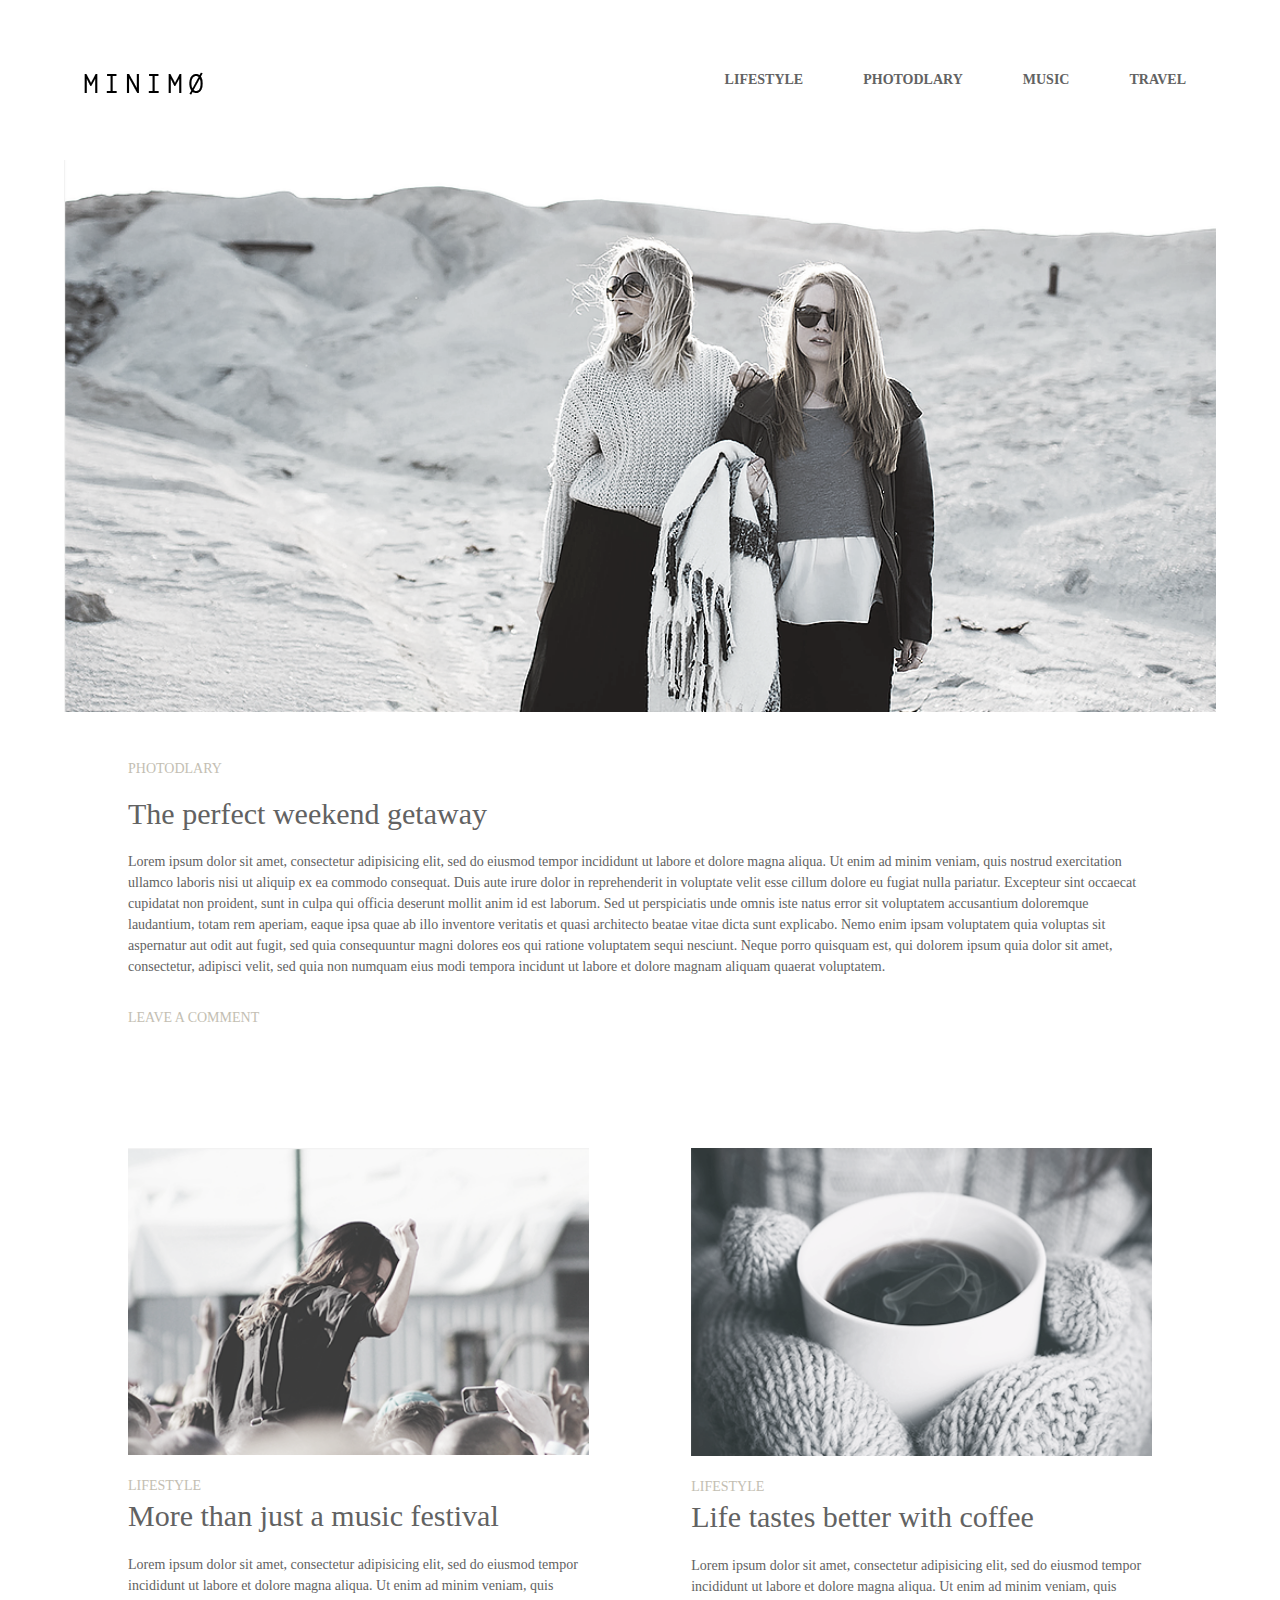
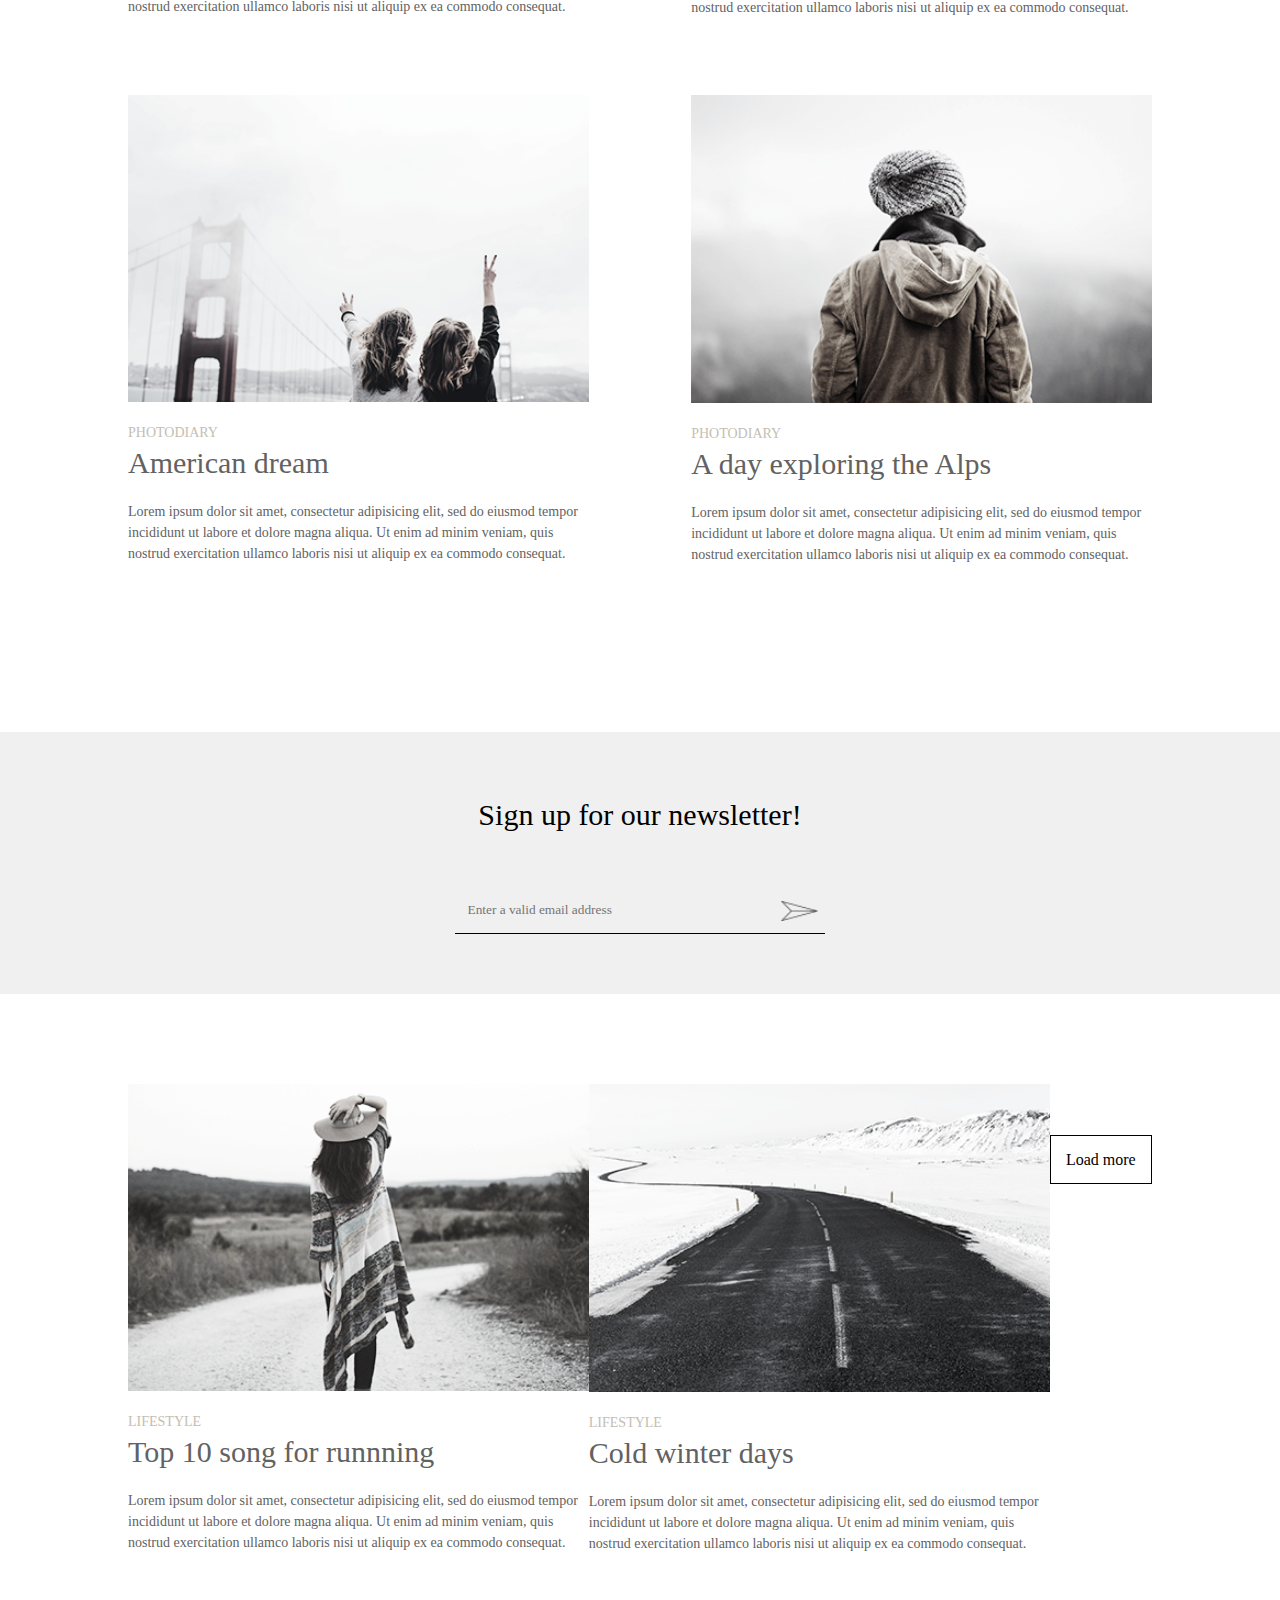
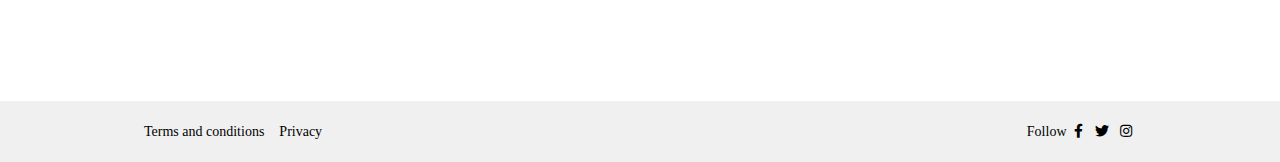
==== index.html @ 71af3186 "戻したよおおおおおおおおおおおおお" ====
<!DOCTYPE html>
<html lang="ja">

<head>
    <meta charset="UTF-8">
    <link rel="stylesheet" href="css/normalize.css">
    <link rel="stylesheet" href="css/style.css">
    <link rel="stylesheet" href="https://use.fontawesome.com/releases/v5.6.3/css/all.css">
    <meta name="viewport" content="width=device-width, initial-scale=1.0">
    <title>MINIMO</title>
</head>

<body>
    <header class="header">
        <div class="header-inner">
            <div class="header-logo">
                <a href="#">
                    <h1 class="header-ttl">
                        <img class="header-logo-img" src="img/minimo_logo.png" alt="">
                    </h1>
                </a>
            </div>
            <div class="header-menu">
                <menu>
                    <ul>
                        <li><a href="#">LIFESTYLE</a></li>
                        <li><a href="#">PHOTODLARY</a></li>
                        <li><a href="#">MUSIC</a></li>
                        <li><a href="#">TRAVEL</a></li>
                    </ul>
                </menu>
            </div>
        </div>
    </header>
    <section class="top-pic">
        <img src="img/cover_image.png" alt="">
    </section>

    <section class="photodiary">
        <div class="container">

            <h2 class="section-ttl">PHOTODLARY</h2>
            <h3 class="photodiary-ttl">The perfect weekend getaway</h3>
            <p>
                Lorem ipsum dolor sit amet, consectetur adipisicing elit,
                sed do eiusmod tempor incididunt ut labore et dolore magna aliqua.
                Ut enim ad minim veniam, quis nostrud exercitation ullamco laboris nisi ut aliquip ex ea commodo
                consequat.
                Duis aute irure dolor in reprehenderit in voluptate velit esse cillum dolore eu fugiat nulla pariatur.
                Excepteur sint occaecat cupidatat non proident, sunt in culpa qui officia deserunt mollit anim id est
                laborum.
                Sed ut perspiciatis unde omnis iste natus error sit voluptatem accusantium doloremque laudantium,
                totam rem aperiam,
                eaque ipsa quae ab illo inventore veritatis et quasi architecto beatae vitae dicta sunt explicabo.
                Nemo enim ipsam voluptatem quia voluptas sit aspernatur aut odit aut fugit, sed quia consequuntur magni
                dolores eos qui ratione voluptatem sequi nesciunt.
                Neque porro quisquam est, qui dolorem ipsum quia dolor sit amet, consectetur, adipisci velit,
                sed quia non numquam eius modi tempora incidunt ut labore et dolore magnam aliquam quaerat voluptatem.
            </p>

            <div class="link-wrapper">
                <a href="#" class="comment-link">
                    LEAVE A COMMENT
                </a>
            </div>
    </section>

    <section class="article">
        <div class="container">
            <div class="article-wrapper">
                <div class="article-content">
                    <div class="article-content-picture">
                        <img src="img/image1.png" alt="画像">
                    </div>
                    <div class="section-ttl">
                        <a href="#">LIFESTYLE</a>
                    </div>
                    <h2 class="article-content-ttl">
                        More than just a music festival
                    </h2>
                    <p class="article-content-txt">
                        Lorem ipsum dolor sit amet, consectetur adipisicing elit, sed do eiusmod tempor incididunt ut
                        labore et dolore magna aliqua. Ut enim ad minim veniam, quis nostrud exercitation ullamco
                        laboris nisi ut aliquip ex ea commodo consequat. Duis aute irure dolor in reprehenderit in
                        voluptate velit esse cillum dolore eu fugiat nulla pariatur. Excepteur sint occaecat cupidatat
                        non proident, sunt in culpa qui officia deserunt mollit anim id est laborum. Sed ut perspiciatis
                        unde omnis iste natus error sit voluptatem accusantium doloremque laudantium, totam rem aperiam,
                        eaque ipsa quae ab illo inventore veritatis et quasi architecto beatae vitae dicta sunt
                        explicabo. Nemo enim ipsam voluptatem quia voluptas sit aspernatur aut odit aut fugit, sed quia
                        consequuntur magni dolores eos qui ratione voluptatem sequi nesciunt. Neque porro quisquam est,
                        qui dolorem ipsum quia dolor sit amet, consectetur, adipisci velit, sed quia non numquam eius
                        modi tempora incidunt ut labore et dolore magnam aliquam quaerat voluptatem.
                    </p>
                </div>
                <div class="article-content">
                    <div class="article-content-picture">
                        <img src="img/image2.png" alt="画像">
                    </div>
                    <div class="section-ttl">
                        <a href="#">LIFESTYLE</a>
                    </div>
                    <h2 class="article-content-ttl">
                        Life tastes better with coffee
                    </h2>
                    <p class="article-content-txt">
                        Lorem ipsum dolor sit amet, consectetur adipisicing elit, sed do eiusmod tempor incididunt ut labore et dolore magna aliqua. Ut enim ad minim veniam, quis nostrud exercitation ullamco laboris nisi ut aliquip ex ea commodo consequat. Duis aute irure dolor in reprehenderit in voluptate velit esse cillum dolore eu fugiat nulla pariatur. Excepteur sint occaecat cupidatat non proident, sunt in culpa qui officia deserunt mollit anim id est laborum. Sed ut perspiciatis unde omnis iste natus error sit voluptatem accusantium doloremque laudantium, totam rem aperiam, eaque ipsa quae ab illo inventore veritatis et quasi architecto beatae vitae dicta sunt explicabo. Nemo enim ipsam voluptatem quia voluptas sit aspernatur aut odit aut fugit, sed quia consequuntur magni dolores eos qui ratione voluptatem sequi nesciunt. Neque porro quisquam est, qui dolorem ipsum quia dolor sit amet, consectetur, adipisci velit, sed quia non numquam eius modi tempora incidunt ut labore et dolore magnam aliquam quaerat voluptatem.
                    </p>
                </div>
                <div class="article-content">
                    <div class="article-content-picture">
                        <img src="img/image3.png" alt="画像">
                    </div>
                    <div class="section-ttl">
                        <a href="#">PHOTODIARY</a>
                    </div>
                    <h2 class="article-content-ttl">
                        American dream
                    </h2>
                    <p class="article-content-txt">
                        Lorem ipsum dolor sit amet, consectetur adipisicing elit, sed do eiusmod tempor incididunt ut
                        labore et dolore magna aliqua. Ut enim ad minim veniam, quis nostrud exercitation ullamco
                        laboris nisi ut aliquip ex ea commodo consequat. Duis aute irure dolor in reprehenderit in
                        voluptate velit esse cillum dolore eu fugiat nulla pariatur. Excepteur sint occaecat cupidatat
                        non proident, sunt in culpa qui officia deserunt mollit anim id est laborum. Sed ut perspiciatis
                        unde omnis iste natus error sit voluptatem accusantium doloremque laudantium, totam rem aperiam,
                        eaque ipsa quae ab illo inventore veritatis et quasi architecto beatae vitae dicta sunt
                        explicabo. Nemo enim ipsam voluptatem quia voluptas sit aspernatur aut odit aut fugit, sed quia
                        consequuntur magni dolores eos qui ratione voluptatem sequi nesciunt. Neque porro quisquam est,
                        qui dolorem ipsum quia dolor sit amet, consectetur, adipisci velit, sed quia non numquam eius
                        modi tempora incidunt ut labore et dolore magnam aliquam quaerat voluptatem.
                    </p>
                </div>
                <div class="article-content">
                    <div class="article-content-picture">
                        <img src="img/image4.png" alt="画像">
                    </div>
                    <div class="section-ttl">
                        <a href="#">PHOTODIARY</a>
                    </div>
                    <h2 class="article-content-ttl">
                        A day exploring the Alps                    </h2>
                    <p class="article-content-txt">
                        Lorem ipsum dolor sit amet, consectetur adipisicing elit, sed do eiusmod tempor incididunt ut labore et dolore magna aliqua. Ut enim ad minim veniam, quis nostrud exercitation ullamco laboris nisi ut aliquip ex ea commodo consequat. Duis aute irure dolor in reprehenderit in voluptate velit esse cillum dolore eu fugiat nulla pariatur. Excepteur sint occaecat cupidatat non proident, sunt in culpa qui officia deserunt mollit anim id est laborum. Sed ut perspiciatis unde omnis iste natus error sit voluptatem accusantium doloremque laudantium, totam rem aperiam, eaque ipsa quae ab illo inventore veritatis et quasi architecto beatae vitae dicta sunt explicabo. Nemo enim ipsam voluptatem quia voluptas sit aspernatur aut odit aut fugit, sed quia consequuntur magni dolores eos qui ratione voluptatem sequi nesciunt. Neque porro quisquam est, qui dolorem ipsum quia dolor sit amet, consectetur, adipisci velit, sed quia non numquam eius modi tempora incidunt ut labore et dolore magnam aliquam quaerat voluptatem.
                    </p>
                </div>
            </div>
        </div>

        <form class="signup" action="#">
            <p class="signup-mes">Sign up for our newsletter!</p>
            <div class="signup-content">
                <input class="signup-email" type="text" placeholder="Enter a valid email address">
                <a href="#"><img src="img/send-icon.png" alt=""></a>
            </div>
        </form>

        <div class="container">
            <div class="article-wrapper">

                <div class="article-content">
                    <div class="article-content-picture">
                        <img src="img/image5.png" alt="画像">
                    </div>
                    <div class="section-ttl">
                        <a href="#">LIFESTYLE</a>
                    </div>
                    <h2 class="article-content-ttl">
                        Top 10 song for runnning
                    </h2>
                    <p class="article-content-txt">
                        Lorem ipsum dolor sit amet, consectetur adipisicing elit, sed do eiusmod tempor incididunt ut
                        labore et dolore magna aliqua. Ut enim ad minim veniam, quis nostrud exercitation ullamco
                        laboris nisi ut aliquip ex ea commodo consequat. Duis aute irure dolor in reprehenderit in
                        voluptate velit esse cillum dolore eu fugiat nulla pariatur. Excepteur sint occaecat cupidatat
                        non proident, sunt in culpa qui officia deserunt mollit anim id est laborum. Sed ut perspiciatis
                        unde omnis iste natus error sit voluptatem accusantium doloremque laudantium, totam rem aperiam,
                        eaque ipsa quae ab illo inventore veritatis et quasi architecto beatae vitae dicta sunt
                        explicabo. Nemo enim ipsam voluptatem quia voluptas sit aspernatur aut odit aut fugit, sed quia
                        consequuntur magni dolores eos qui ratione voluptatem sequi nesciunt. Neque porro quisquam est,
                        qui dolorem ipsum quia dolor sit amet, consectetur, adipisci velit, sed quia non numquam eius
                        modi tempora incidunt ut labore et dolore magnam aliquam quaerat voluptatem.
                    </p>
                </div>
                <div class="article-content">
                    <div class="article-content-picture">
                        <img src="img/image6.png" alt="画像">
                    </div>
                    <div class="section-ttl">
                        <a href="#">LIFESTYLE</a>
                    </div>
                    <h2 class="article-content-ttl">
                        Cold winter days
                    </h2>
                    <p class="article-content-txt">
                        Lorem ipsum dolor sit amet, consectetur adipisicing elit, sed do eiusmod tempor incididunt ut
                        labore et dolore magna aliqua. Ut enim ad minim veniam, quis nostrud exercitation ullamco
                        laboris nisi ut aliquip ex ea commodo consequat. Duis aute irure dolor in reprehenderit in
                        voluptate velit esse cillum dolore eu fugiat nulla pariatur. Excepteur sint occaecat cupidatat
                        non proident, sunt in culpa qui officia deserunt mollit anim id est laborum. Sed ut perspiciatis
                        unde omnis iste natus error sit voluptatem accusantium doloremque laudantium, totam rem aperiam,
                        eaque ipsa quae ab illo inventore veritatis et quasi architecto beatae vitae dicta sunt
                        explicabo. Nemo enim ipsam voluptatem quia voluptas sit aspernatur aut odit aut fugit, sed quia
                        consequuntur magni dolores eos qui ratione voluptatem sequi nesciunt. Neque porro quisquam est,
                        qui dolorem ipsum quia dolor sit amet, consectetur, adipisci velit, sed quia non numquam eius
                        modi tempora incidunt ut labore et dolore magnam aliquam quaerat voluptatem.
                    </p>
                </div>

                <div class="btn-wrapper">
                    <a class="btn btn-more" href="#">Load more</a>
                </div>
            </div>
        </div>
    </section>

    <footer class="footer">
        <div class="footer-inner">
            <div class="footer-menu">
                <ul>
                    <li><a href="#">Terms and conditions</a></li>
                    <li><a href="#">Privacy</a></li>
                </ul>
            </div>
            <div class="sns-wrapper">
                Follow
                <i class="icon fab fa-facebook-f"></i>
                <i class="icon fab fa-twitter"></i>
                <i class="icon fab fa-instagram"></i>
            </div>
        </div>
    </footer>

</body>

</html>
---- css/style.css ----
body {
  line-height: 1.5;
  font-family: "Playfair Display";
  font-size: 14px;
  color: #626262;
}

@media screen and (max-width: 768px) {
  body {
    font-size: 15px;
  }
}

@media screen and (max-width: 576px) {
  body {
    fontsize: 13px;
  }
}

a {
  text-decoration: none;
  color: #626262;
}

a :hover {
  opacity: 0.7;
}

.container {
  width: 80%;
  max-width: 1080px;
  margin: auto;
}

@media screen and (max-width: 768px) {
  .container {
    width: 90%;
  }
}

@media screen and (max-width: 576px) {
  .container {
    width: 95%;
  }
}

.sub-text, .section-ttl, .shere-wrapper, .article .section-ttl a, .comments-num, .toppost-lists .comment-num {
  color: #c3beb2;
  font-family: "NotoSansCJKjp";
  font-size: 14px;
  line-height: 1.0;
}

.large-text {
  color: #626262;
  font-size: 30px;
}

.clear::after {
  content: "";
  clear: both;
  display: block;
}

.link-wrapper {
  margin: 30px 0;
}

.comment-link {
  color: #c3beb2;
  font-family: "NotoSansCJKjp";
  font-size: 14px;
  line-height: 1.0;
  margin-top: 50px;
}

.btn {
  color: #000;
  font-size: 16px;
  line-height: 2;
  padding: 15px;
  border: 1px solid #000;
}

.icon {
  padding: 0 4px;
  color: #b4ad9e;
}

.flex-wrapper, .flex-wrapper-nowrap {
  display: flex;
  flex-wrap: wrap;
  justify-content: space-between;
}

.flex-wrapper .photodiary, .flex-wrapper-nowrap .photodiary {
  width: -webkit-calc(100% - 300px);
  width: calc(100% - 300px);
}

.flex-wrapper-nowrap {
  flex-wrap: nowrap;
}

.itaric-wrapper {
  padding: 20px 15px;
}

.btn-contact {
  margin: auto;
  padding: 17px 81px;
  background-color: #f0f0f0;
}

.section-ttl {
  margin-top: 50px;
}

.mb-60 {
  margin-bottom: 60px;
}

.ta-l {
  text-align-last: left;
}

.theme-color-txt {
  color: #f0f0f0;
}

.sub-color-txt {
  color: #30d0ed;
}

.header {
  width: 100%;
  background-color: white;
}

.header-inner {
  height: 160px;
  width: 90%;
  margin: 0 auto;
  display: flex;
  flex: wrap;
  justify-content: space-between;
  align-items: center;
}

.header-inner .header-logo .header-ttl {
  color: #f0f0f0;
  font-weight: bold;
  font-size: 36px;
  line-height: 60px;
  padding-left: 20px;
}

.header-inner .header-menu {
  margin-left: auto;
}

.header-inner ul {
  display: flex;
  justify-content: space-between;
}

.header-inner ul li {
  line-height: 50px;
}

.header-inner ul li :hover {
  background-color: #706f6f;
  color: #c3beb2;
  opacity: 0.7;
}

.header-inner ul li a {
  color: #626262;
  height: 100%;
  font-size: 14px;
  font-weight: bold;
  line-height: 2;
  padding: 29px 30px;
}

.top-pic {
  width: 90%;
  margin: auto;
  max-width: 1300px;
}

.top-pic img {
  width: 100%;
}

@media screen and (max-width: 768px) {
  .top-pic {
    width: 100%;
  }
}

.photodiary {
  margin-top: 30px;
}

.photodiary-ttl {
  margin: 15px 0;
  font-size: 30px;
}

.shere-wrapper {
  margin: 10px 0;
  text-align: right;
  font-size: 14px;
}

.shere-wrapper i {
  font-size: 16px;
}

.article {
  margin-top: 120px;
}

.article-wrapper {
  display: flex;
  justify-content: space-between;
  flex-wrap: wrap;
}

.article-content {
  margin-bottom: 80px;
  width: 45%;
}

.article-content-ttl {
  font-size: 30px;
  line-height: 1.2;
  margin-top: 5px;
  margin-bottom: 20px;
}

.article-content-txt {
  overflow: hidden;
  height: 60px;
}

@media screen and (max-width: 768px) {
  .article-content {
    width: 48%;
  }
  .article-content-ttl {
    font-size: 24px;
  }
}

@media screen and (max-width: 576px) {
  .article-content {
    width: 100%;
  }
  .article-content-ttl {
    font-size: 20px;
  }
}

.article .section-ttl {
  margin-top: 24px;
}

.article .btn-wrapper {
  margin: 60px auto;
}

.signup {
  background-color: #f0f0f0;
  padding: 60px 0;
  text-align: center;
  margin: 90px 0;
}

.signup-mes {
  font-size: 30px;
  color: #000;
  padding-bottom: 50px;
}

.signup-content {
  border-bottom: 1px solid #000;
  width: 370px;
  margin: auto;
}

.signup-email {
  font-family: "Playfair Display";
  background: none;
  border: none;
  padding: 15px 5px;
  width: 85%;
}

.signup img {
  width: 10%;
}

@media screen and (max-width: 576px) {
  .signup-mes {
    font-size: 30px;
    color: #000;
    padding-bottom: 50px;
  }
  .signup-content {
    width: 90%;
    margin: auto;
  }
}

.recommend {
  background-color: #f0f0f0;
  margin-top: 40px;
  padding: 60px 0px;
}

.recommend .section-ttl {
  margin-top: 0;
  margin-bottom: 26px;
}

.recommend-content {
  width: 30%;
}

.recommend-content h3 {
  font-size: 20px;
}

.map {
  margin-top: 180px;
  margin-bottom: 240px;
}

.comment {
  margin-top: 40px;
}

.comments-num {
  margin-bottom: 25px;
}

.comment-wrapper {
  margin: 25px 0px;
  display: flex;
  justify-content: space-between;
  flex-wrap: nowrap;
}

.comment-userpic {
  width: 100px;
}

.comment-userpic .user-icon {
  width: 72px;
  height: 72px;
  line-height: 72px;
  font-size: 38px;
  font-family: Ubuntu;
  text-align: center;
  color: white;
  border-radius: 36px;
  background-color: #ededea;
}

.comment-userpic .user-icon-green {
  background-color: #cae5e0;
}

.comment-content {
  width: -webkit-calc(100% - 100px);
  width: calc(100% - 100px);
}

.comment-content .user-name {
  font-weight: bold;
  font-size: 14px;
  margin-bottom: 10px;
}

.comment-content-txt {
  line-height: 1.5;
  min-height: 30px;
  padding-bottom: 10px;
}

.comment-post {
  width: 100%;
  height: 74px;
  border-radius: 5px;
  line-height: 74px;
  padding-left: 20px;
  border: 1px solid #706f6f;
}

.side {
  margin-top: 60px;
  width: 260px;
}

.about-ttl {
  margin: 15px 0;
  font-size: 24px;
}

.about-txt {
  font-size: 12px;
  height: 50px;
  overflow: hidden;
  margin-bottom: 20px;
}

.about .shere-wrapper {
  text-align-last: left;
}

.toppost {
  margin-top: 40px;
}

.toppost-lists {
  list-style: disc;
  list-style-position: inside;
  font-size: 16px;
}

.toppost-lists-content {
  margin: 13px 0;
}

.toppost-lists .comment-num {
  font-size: 12px;
  margin-top: 5px;
}

.ad {
  margin-top: 50px;
}

.footer {
  background-color: #f0f0f0;
  color: #000;
  margin-top: 70px;
  padding: 20px;
  font-size: 14px;
}

.footer-inner {
  display: flex;
  justify-content: space-between;
  margin: auto;
  width: 80%;
}

.footer a {
  color: #000;
}

.footer .icon {
  color: #000;
}

.footer-menu {
  width: 350px;
}

.footer-menu ul {
  display: flex;
  justify-content: start;
}

.footer-menu ul li {
  font-size: 14px;
  margin-right: 15px;
}

.footer-menu ul li:last-child {
  border-right: none;
}
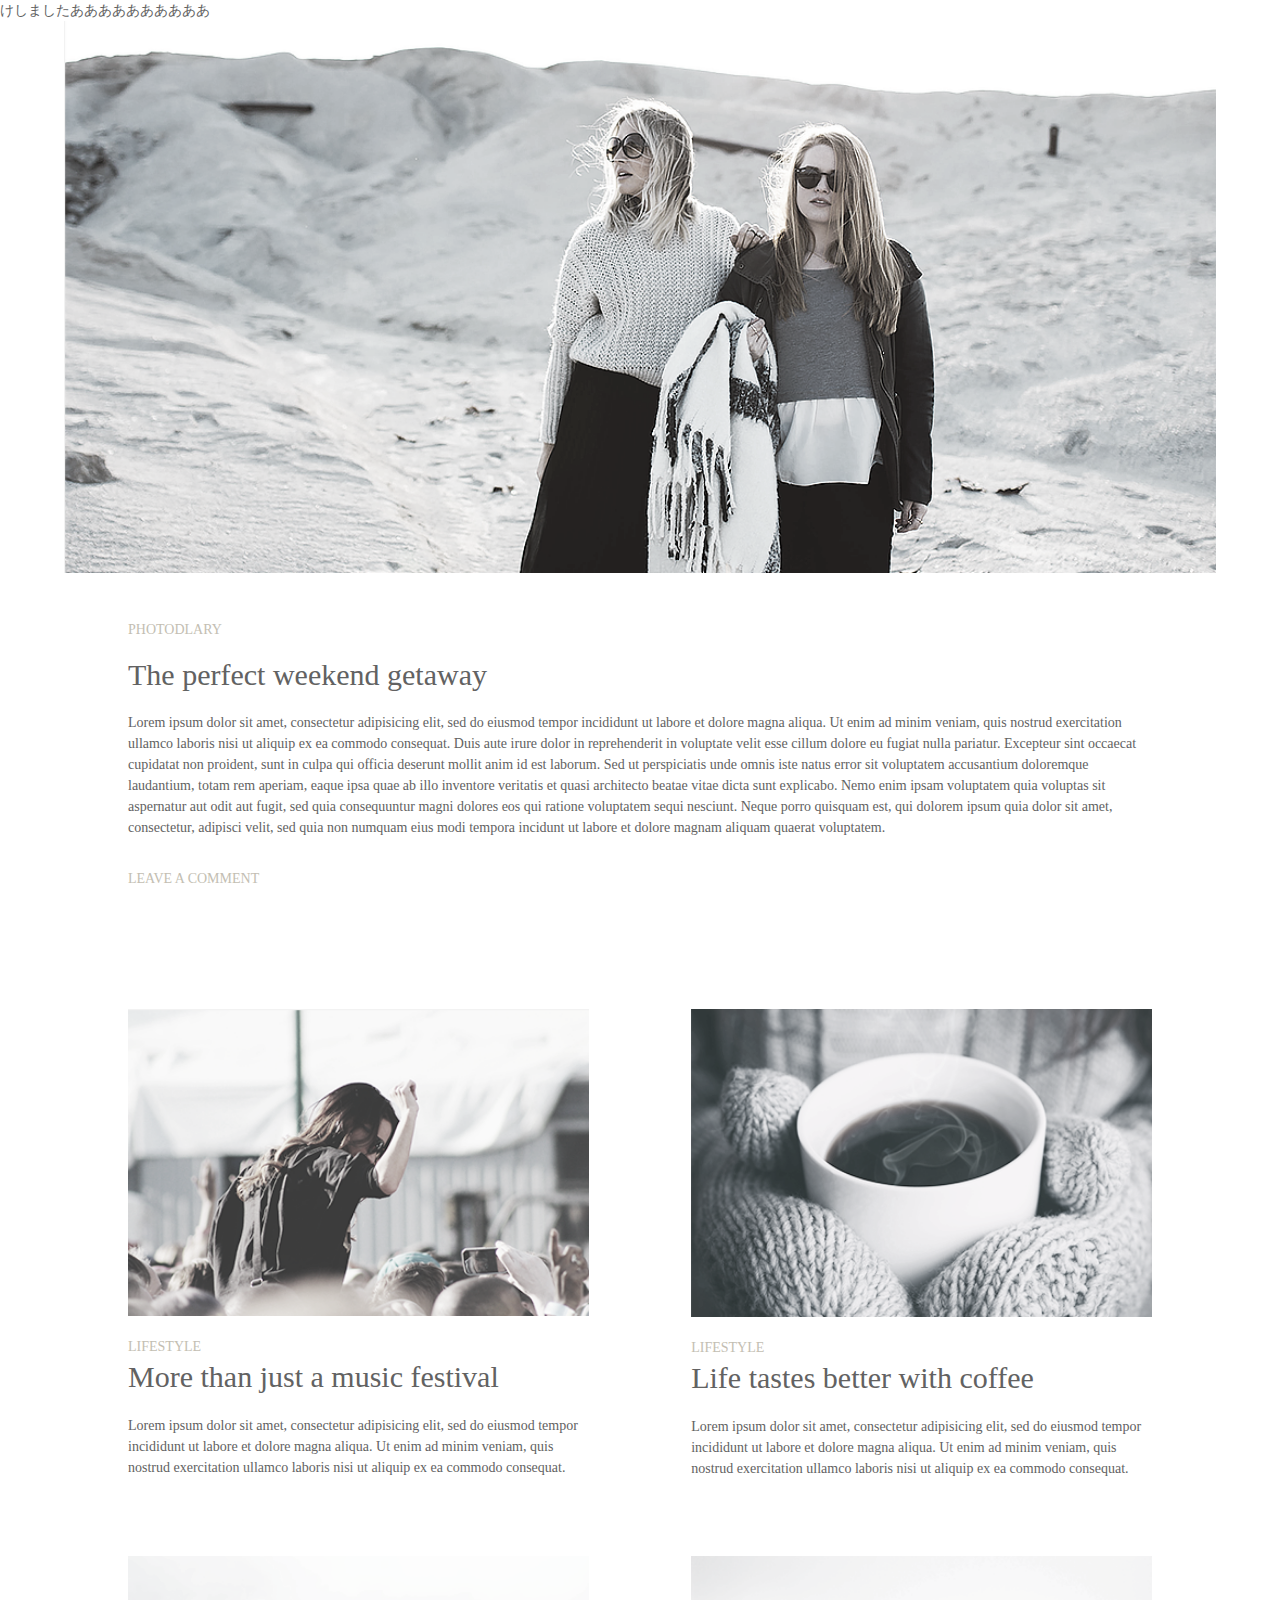
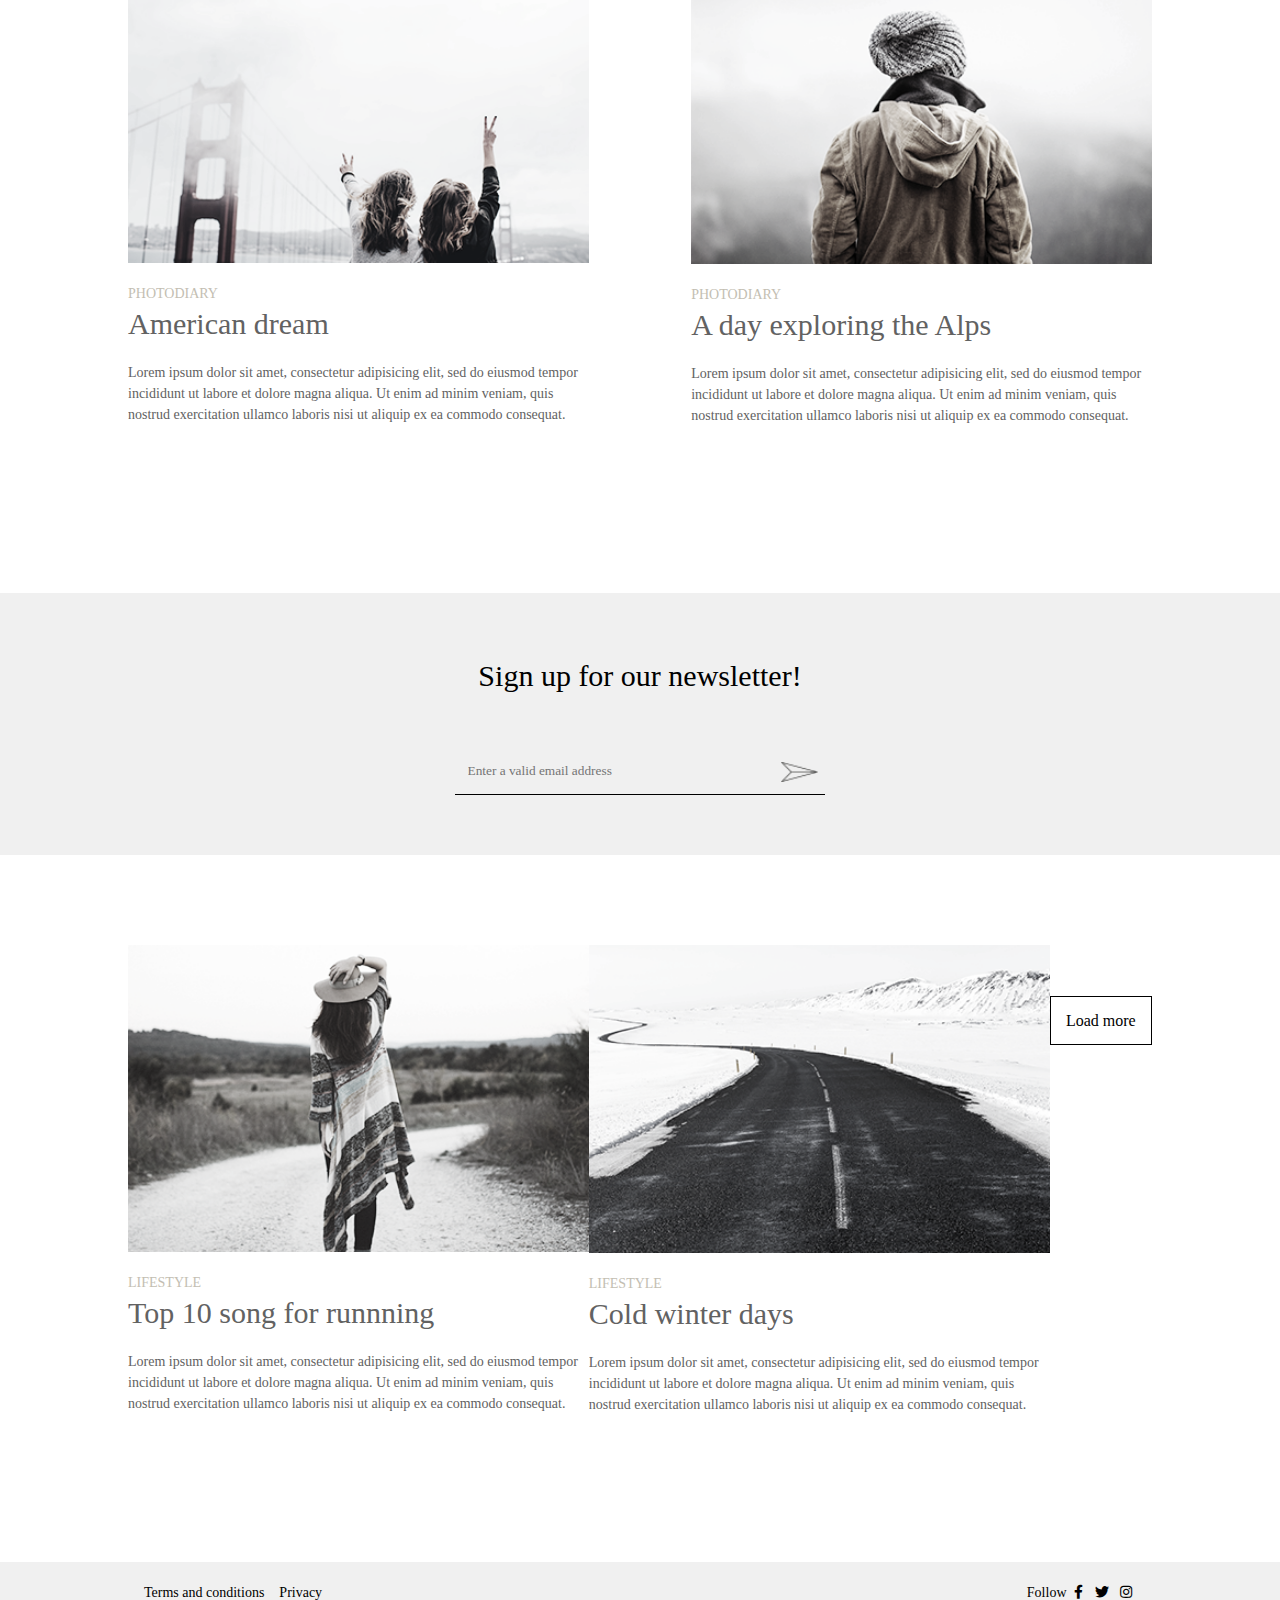
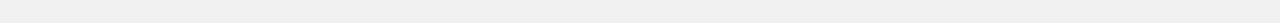
==== commit 9aee7f2a: "ファイル送り直し" ====
--- a/index.html
+++ b/index.html
@@ -12,25 +12,7 @@
 
 <body>
     <header class="header">
-        <div class="header-inner">
-            <div class="header-logo">
-                <a href="#">
-                    <h1 class="header-ttl">
-                        <img class="header-logo-img" src="img/minimo_logo.png" alt="">
-                    </h1>
-                </a>
-            </div>
-            <div class="header-menu">
-                <menu>
-                    <ul>
-                        <li><a href="#">LIFESTYLE</a></li>
-                        <li><a href="#">PHOTODLARY</a></li>
-                        <li><a href="#">MUSIC</a></li>
-                        <li><a href="#">TRAVEL</a></li>
-                    </ul>
-                </menu>
-            </div>
-        </div>
+<div>けしましたああああああああああ</div>
     </header>
     <section class="top-pic">
         <img src="img/cover_image.png" alt="">
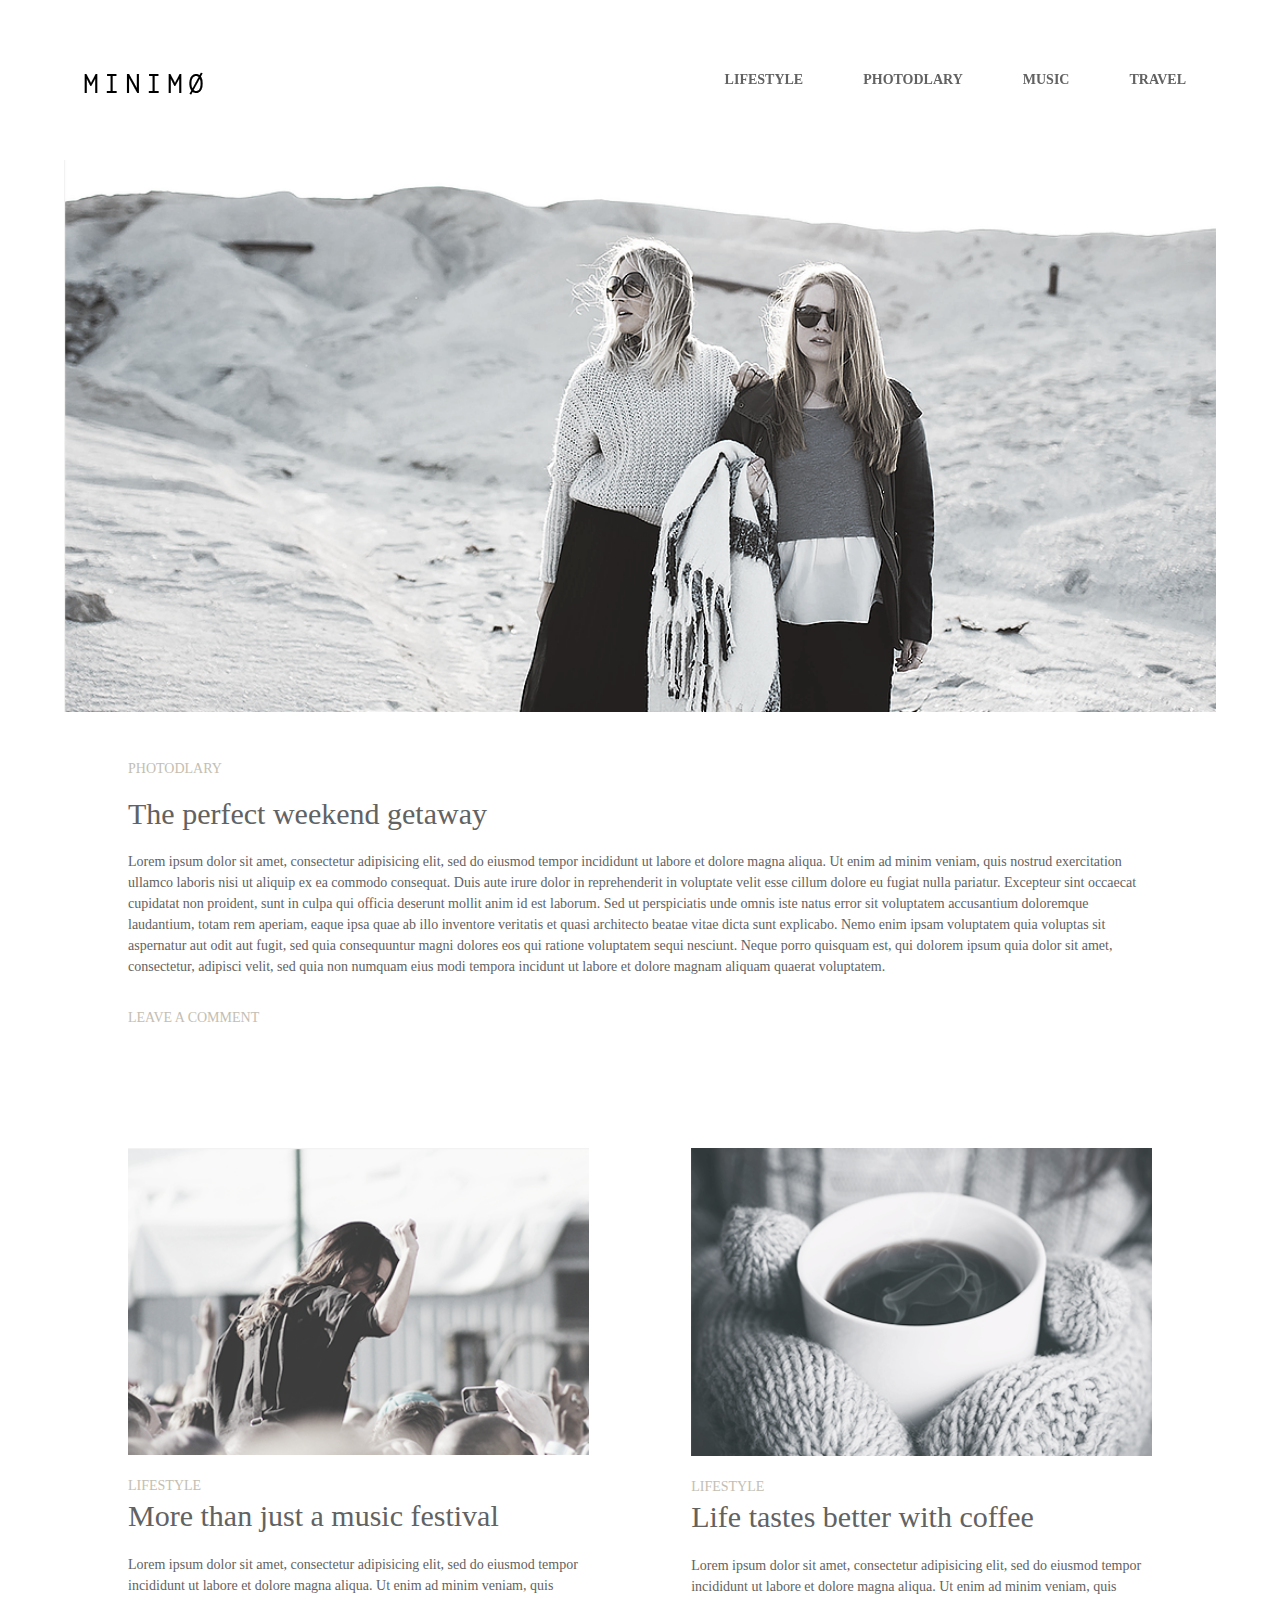
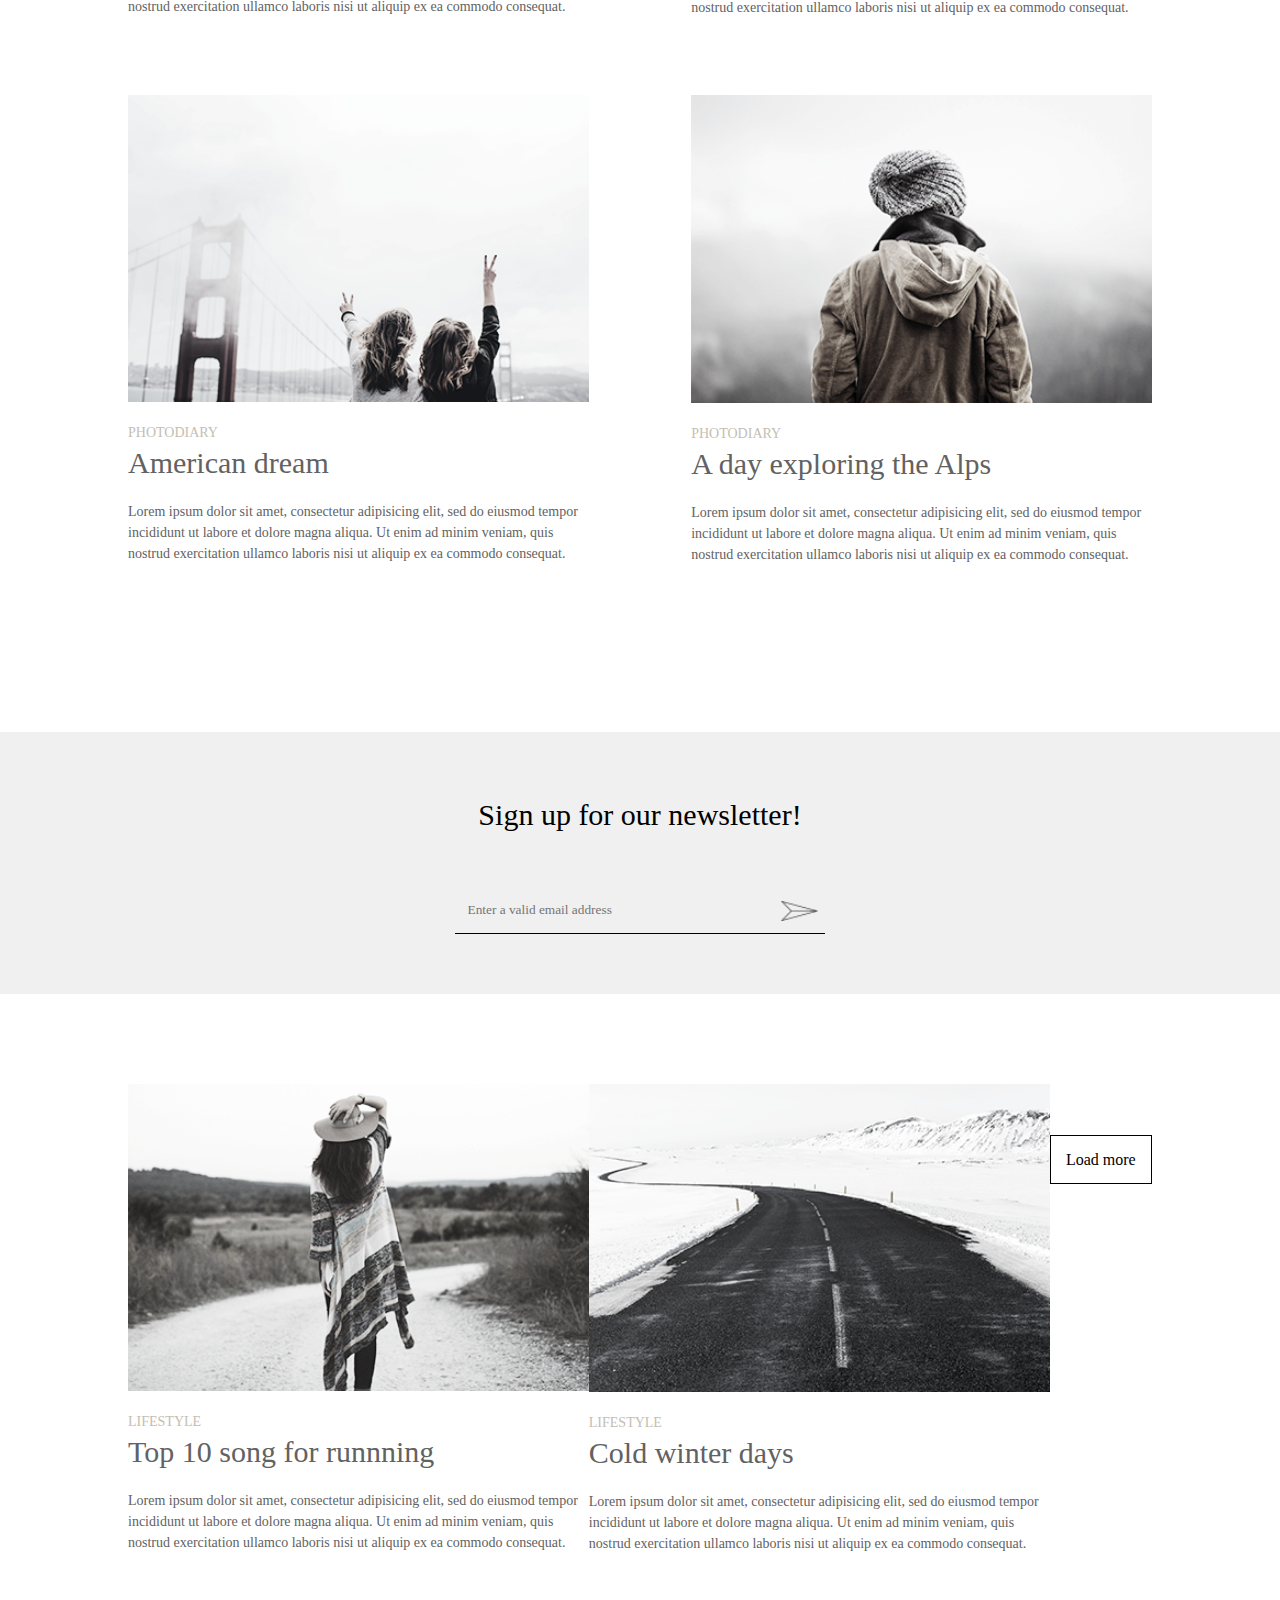
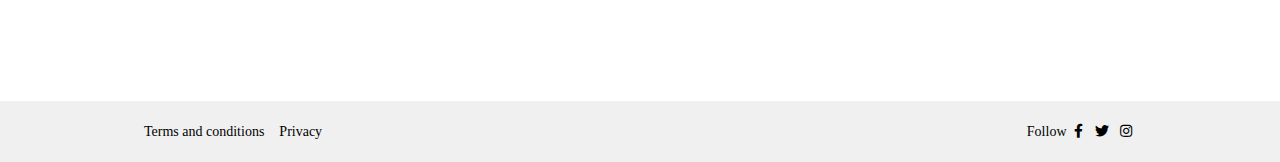
==== commit bb3abea4: "sagyoutyuu" ====
--- a/index.html
+++ b/index.html
@@ -11,207 +11,303 @@
 </head>
 
 <body>
-    <header class="header">
-<div>けしましたああああああああああ</div>
-    </header>
-    <section class="top-pic">
-        <img src="img/cover_image.png" alt="">
-    </section>
-
-    <section class="photodiary">
-        <div class="container">
-
-            <h2 class="section-ttl">PHOTODLARY</h2>
-            <h3 class="photodiary-ttl">The perfect weekend getaway</h3>
-            <p>
-                Lorem ipsum dolor sit amet, consectetur adipisicing elit,
-                sed do eiusmod tempor incididunt ut labore et dolore magna aliqua.
-                Ut enim ad minim veniam, quis nostrud exercitation ullamco laboris nisi ut aliquip ex ea commodo
-                consequat.
-                Duis aute irure dolor in reprehenderit in voluptate velit esse cillum dolore eu fugiat nulla pariatur.
-                Excepteur sint occaecat cupidatat non proident, sunt in culpa qui officia deserunt mollit anim id est
-                laborum.
-                Sed ut perspiciatis unde omnis iste natus error sit voluptatem accusantium doloremque laudantium,
-                totam rem aperiam,
-                eaque ipsa quae ab illo inventore veritatis et quasi architecto beatae vitae dicta sunt explicabo.
-                Nemo enim ipsam voluptatem quia voluptas sit aspernatur aut odit aut fugit, sed quia consequuntur magni
-                dolores eos qui ratione voluptatem sequi nesciunt.
-                Neque porro quisquam est, qui dolorem ipsum quia dolor sit amet, consectetur, adipisci velit,
-                sed quia non numquam eius modi tempora incidunt ut labore et dolore magnam aliquam quaerat voluptatem.
-            </p>
-
-            <div class="link-wrapper">
-                <a href="#" class="comment-link">
-                    LEAVE A COMMENT
-                </a>
+    <div class="wrapper">
+        <header class="header">
+            <div class="header-inner">
+                <div class="header-logo">
+                    <a href="#">
+                        <h1 class="header-ttl">
+                            <img class="header-logo-img" src="img/minimo_logo.png" alt="">
+                        </h1>
+                    </a>
+                </div>
+                <div class="header-menu">
+                    <menu class="pc">
+                        <ul>
+                            <li><a href="#">LIFESTYLE</a></li>
+                            <li><a href="#">PHOTODLARY</a></li>
+                            <li><a href="#">MUSIC</a></li>
+                            <li><a href="#">TRAVEL</a></li>
+                        </ul>
+                    </menu>
+                    <a href="#" id="headder_toggle" class="header_toggle">
+                        <div class="line"></div>
+                    </a>
+                </div>
             </div>
-    </section>
-
-    <section class="article">
-        <div class="container">
-            <div class="article-wrapper">
-                <div class="article-content">
-                    <div class="article-content-picture">
-                        <img src="img/image1.png" alt="画像">
-                    </div>
-                    <div class="section-ttl">
-                        <a href="#">LIFESTYLE</a>
-                    </div>
-                    <h2 class="article-content-ttl">
-                        More than just a music festival
-                    </h2>
-                    <p class="article-content-txt">
-                        Lorem ipsum dolor sit amet, consectetur adipisicing elit, sed do eiusmod tempor incididunt ut
-                        labore et dolore magna aliqua. Ut enim ad minim veniam, quis nostrud exercitation ullamco
-                        laboris nisi ut aliquip ex ea commodo consequat. Duis aute irure dolor in reprehenderit in
-                        voluptate velit esse cillum dolore eu fugiat nulla pariatur. Excepteur sint occaecat cupidatat
-                        non proident, sunt in culpa qui officia deserunt mollit anim id est laborum. Sed ut perspiciatis
-                        unde omnis iste natus error sit voluptatem accusantium doloremque laudantium, totam rem aperiam,
-                        eaque ipsa quae ab illo inventore veritatis et quasi architecto beatae vitae dicta sunt
-                        explicabo. Nemo enim ipsam voluptatem quia voluptas sit aspernatur aut odit aut fugit, sed quia
-                        consequuntur magni dolores eos qui ratione voluptatem sequi nesciunt. Neque porro quisquam est,
-                        qui dolorem ipsum quia dolor sit amet, consectetur, adipisci velit, sed quia non numquam eius
-                        modi tempora incidunt ut labore et dolore magnam aliquam quaerat voluptatem.
-                    </p>
-                </div>
-                <div class="article-content">
-                    <div class="article-content-picture">
-                        <img src="img/image2.png" alt="画像">
-                    </div>
-                    <div class="section-ttl">
-                        <a href="#">LIFESTYLE</a>
-                    </div>
-                    <h2 class="article-content-ttl">
-                        Life tastes better with coffee
-                    </h2>
-                    <p class="article-content-txt">
-                        Lorem ipsum dolor sit amet, consectetur adipisicing elit, sed do eiusmod tempor incididunt ut labore et dolore magna aliqua. Ut enim ad minim veniam, quis nostrud exercitation ullamco laboris nisi ut aliquip ex ea commodo consequat. Duis aute irure dolor in reprehenderit in voluptate velit esse cillum dolore eu fugiat nulla pariatur. Excepteur sint occaecat cupidatat non proident, sunt in culpa qui officia deserunt mollit anim id est laborum. Sed ut perspiciatis unde omnis iste natus error sit voluptatem accusantium doloremque laudantium, totam rem aperiam, eaque ipsa quae ab illo inventore veritatis et quasi architecto beatae vitae dicta sunt explicabo. Nemo enim ipsam voluptatem quia voluptas sit aspernatur aut odit aut fugit, sed quia consequuntur magni dolores eos qui ratione voluptatem sequi nesciunt. Neque porro quisquam est, qui dolorem ipsum quia dolor sit amet, consectetur, adipisci velit, sed quia non numquam eius modi tempora incidunt ut labore et dolore magnam aliquam quaerat voluptatem.
-                    </p>
-                </div>
-                <div class="article-content">
-                    <div class="article-content-picture">
-                        <img src="img/image3.png" alt="画像">
-                    </div>
-                    <div class="section-ttl">
-                        <a href="#">PHOTODIARY</a>
-                    </div>
-                    <h2 class="article-content-ttl">
-                        American dream
-                    </h2>
-                    <p class="article-content-txt">
-                        Lorem ipsum dolor sit amet, consectetur adipisicing elit, sed do eiusmod tempor incididunt ut
-                        labore et dolore magna aliqua. Ut enim ad minim veniam, quis nostrud exercitation ullamco
-                        laboris nisi ut aliquip ex ea commodo consequat. Duis aute irure dolor in reprehenderit in
-                        voluptate velit esse cillum dolore eu fugiat nulla pariatur. Excepteur sint occaecat cupidatat
-                        non proident, sunt in culpa qui officia deserunt mollit anim id est laborum. Sed ut perspiciatis
-                        unde omnis iste natus error sit voluptatem accusantium doloremque laudantium, totam rem aperiam,
-                        eaque ipsa quae ab illo inventore veritatis et quasi architecto beatae vitae dicta sunt
-                        explicabo. Nemo enim ipsam voluptatem quia voluptas sit aspernatur aut odit aut fugit, sed quia
-                        consequuntur magni dolores eos qui ratione voluptatem sequi nesciunt. Neque porro quisquam est,
-                        qui dolorem ipsum quia dolor sit amet, consectetur, adipisci velit, sed quia non numquam eius
-                        modi tempora incidunt ut labore et dolore magnam aliquam quaerat voluptatem.
-                    </p>
-                </div>
-                <div class="article-content">
-                    <div class="article-content-picture">
-                        <img src="img/image4.png" alt="画像">
-                    </div>
-                    <div class="section-ttl">
-                        <a href="#">PHOTODIARY</a>
-                    </div>
-                    <h2 class="article-content-ttl">
-                        A day exploring the Alps                    </h2>
-                    <p class="article-content-txt">
-                        Lorem ipsum dolor sit amet, consectetur adipisicing elit, sed do eiusmod tempor incididunt ut labore et dolore magna aliqua. Ut enim ad minim veniam, quis nostrud exercitation ullamco laboris nisi ut aliquip ex ea commodo consequat. Duis aute irure dolor in reprehenderit in voluptate velit esse cillum dolore eu fugiat nulla pariatur. Excepteur sint occaecat cupidatat non proident, sunt in culpa qui officia deserunt mollit anim id est laborum. Sed ut perspiciatis unde omnis iste natus error sit voluptatem accusantium doloremque laudantium, totam rem aperiam, eaque ipsa quae ab illo inventore veritatis et quasi architecto beatae vitae dicta sunt explicabo. Nemo enim ipsam voluptatem quia voluptas sit aspernatur aut odit aut fugit, sed quia consequuntur magni dolores eos qui ratione voluptatem sequi nesciunt. Neque porro quisquam est, qui dolorem ipsum quia dolor sit amet, consectetur, adipisci velit, sed quia non numquam eius modi tempora incidunt ut labore et dolore magnam aliquam quaerat voluptatem.
-                    </p>
+        </header>
+        <menu class="header-menu-sp sp">
+            <ul>
+                <li><a href="#">LIFESTYLE</a></li>
+                <li><a href="#">PHOTODLARY</a></li>
+                <li><a href="#">MUSIC</a></li>
+                <li><a href="#">TRAVEL</a></li>
+            </ul>
+        </menu>
+        <section class="top-pic">
+            <img src="img/cover_image.png" alt="">
+        </section>
+
+        <section class="photodiary">
+            <div class="container">
+
+                <h2 class="section-ttl">PHOTODLARY</h2>
+                <h3 class="photodiary-ttl">The perfect weekend getaway</h3>
+                <p>
+                    Lorem ipsum dolor sit amet, consectetur adipisicing elit,
+                    sed do eiusmod tempor incididunt ut labore et dolore magna aliqua.
+                    Ut enim ad minim veniam, quis nostrud exercitation ullamco laboris nisi ut aliquip ex ea commodo
+                    consequat.
+                    Duis aute irure dolor in reprehenderit in voluptate velit esse cillum dolore eu fugiat nulla
+                    pariatur.
+                    Excepteur sint occaecat cupidatat non proident, sunt in culpa qui officia deserunt mollit anim id
+                    est
+                    laborum.
+                    Sed ut perspiciatis unde omnis iste natus error sit voluptatem accusantium doloremque laudantium,
+                    totam rem aperiam,
+                    eaque ipsa quae ab illo inventore veritatis et quasi architecto beatae vitae dicta sunt explicabo.
+                    Nemo enim ipsam voluptatem quia voluptas sit aspernatur aut odit aut fugit, sed quia consequuntur
+                    magni
+                    dolores eos qui ratione voluptatem sequi nesciunt.
+                    Neque porro quisquam est, qui dolorem ipsum quia dolor sit amet, consectetur, adipisci velit,
+                    sed quia non numquam eius modi tempora incidunt ut labore et dolore magnam aliquam quaerat
+                    voluptatem.
+                </p>
+
+                <div class="link-wrapper">
+                    <a href="#" class="comment-link">
+                        LEAVE A COMMENT
+                    </a>
+                </div>
+        </section>
+
+        <section class="article">
+            <div class="container">
+                <div class="article-wrapper">
+                    <div class="article-content">
+                        <div class="article-content-picture">
+                            <img src="img/image1.png" alt="画像">
+                        </div>
+                        <div class="section-ttl">
+                            <a href="#">LIFESTYLE</a>
+                        </div>
+                        <h2 class="article-content-ttl">
+                            More than just a music festival
+                        </h2>
+                        <p class="article-content-txt">
+                            Lorem ipsum dolor sit amet, consectetur adipisicing elit, sed do eiusmod tempor incididunt
+                            ut
+                            labore et dolore magna aliqua. Ut enim ad minim veniam, quis nostrud exercitation ullamco
+                            laboris nisi ut aliquip ex ea commodo consequat. Duis aute irure dolor in reprehenderit in
+                            voluptate velit esse cillum dolore eu fugiat nulla pariatur. Excepteur sint occaecat
+                            cupidatat
+                            non proident, sunt in culpa qui officia deserunt mollit anim id est laborum. Sed ut
+                            perspiciatis
+                            unde omnis iste natus error sit voluptatem accusantium doloremque laudantium, totam rem
+                            aperiam,
+                            eaque ipsa quae ab illo inventore veritatis et quasi architecto beatae vitae dicta sunt
+                            explicabo. Nemo enim ipsam voluptatem quia voluptas sit aspernatur aut odit aut fugit, sed
+                            quia
+                            consequuntur magni dolores eos qui ratione voluptatem sequi nesciunt. Neque porro quisquam
+                            est,
+                            qui dolorem ipsum quia dolor sit amet, consectetur, adipisci velit, sed quia non numquam
+                            eius
+                            modi tempora incidunt ut labore et dolore magnam aliquam quaerat voluptatem.
+                        </p>
+                    </div>
+                    <div class="article-content">
+                        <div class="article-content-picture">
+                            <img src="img/image2.png" alt="画像">
+                        </div>
+                        <div class="section-ttl">
+                            <a href="#">LIFESTYLE</a>
+                        </div>
+                        <h2 class="article-content-ttl">
+                            Life tastes better with coffee
+                        </h2>
+                        <p class="article-content-txt">
+                            Lorem ipsum dolor sit amet, consectetur adipisicing elit, sed do eiusmod tempor incididunt
+                            ut
+                            labore et dolore magna aliqua. Ut enim ad minim veniam, quis nostrud exercitation ullamco
+                            laboris nisi ut aliquip ex ea commodo consequat. Duis aute irure dolor in reprehenderit in
+                            voluptate velit esse cillum dolore eu fugiat nulla pariatur. Excepteur sint occaecat
+                            cupidatat
+                            non proident, sunt in culpa qui officia deserunt mollit anim id est laborum. Sed ut
+                            perspiciatis
+                            unde omnis iste natus error sit voluptatem accusantium doloremque laudantium, totam rem
+                            aperiam,
+                            eaque ipsa quae ab illo inventore veritatis et quasi architecto beatae vitae dicta sunt
+                            explicabo. Nemo enim ipsam voluptatem quia voluptas sit aspernatur aut odit aut fugit, sed
+                            quia
+                            consequuntur magni dolores eos qui ratione voluptatem sequi nesciunt. Neque porro quisquam
+                            est,
+                            qui dolorem ipsum quia dolor sit amet, consectetur, adipisci velit, sed quia non numquam
+                            eius
+                            modi tempora incidunt ut labore et dolore magnam aliquam quaerat voluptatem.
+                        </p>
+                    </div>
+                    <div class="article-content">
+                        <div class="article-content-picture">
+                            <img src="img/image3.png" alt="画像">
+                        </div>
+                        <div class="section-ttl">
+                            <a href="#">PHOTODIARY</a>
+                        </div>
+                        <h2 class="article-content-ttl">
+                            American dream
+                        </h2>
+                        <p class="article-content-txt">
+                            Lorem ipsum dolor sit amet, consectetur adipisicing elit, sed do eiusmod tempor incididunt
+                            ut
+                            labore et dolore magna aliqua. Ut enim ad minim veniam, quis nostrud exercitation ullamco
+                            laboris nisi ut aliquip ex ea commodo consequat. Duis aute irure dolor in reprehenderit in
+                            voluptate velit esse cillum dolore eu fugiat nulla pariatur. Excepteur sint occaecat
+                            cupidatat
+                            non proident, sunt in culpa qui officia deserunt mollit anim id est laborum. Sed ut
+                            perspiciatis
+                            unde omnis iste natus error sit voluptatem accusantium doloremque laudantium, totam rem
+                            aperiam,
+                            eaque ipsa quae ab illo inventore veritatis et quasi architecto beatae vitae dicta sunt
+                            explicabo. Nemo enim ipsam voluptatem quia voluptas sit aspernatur aut odit aut fugit, sed
+                            quia
+                            consequuntur magni dolores eos qui ratione voluptatem sequi nesciunt. Neque porro quisquam
+                            est,
+                            qui dolorem ipsum quia dolor sit amet, consectetur, adipisci velit, sed quia non numquam
+                            eius
+                            modi tempora incidunt ut labore et dolore magnam aliquam quaerat voluptatem.
+                        </p>
+                    </div>
+                    <div class="article-content">
+                        <div class="article-content-picture">
+                            <img src="img/image4.png" alt="画像">
+                        </div>
+                        <div class="section-ttl">
+                            <a href="#">PHOTODIARY</a>
+                        </div>
+                        <h2 class="article-content-ttl">
+                            A day exploring the Alps </h2>
+                        <p class="article-content-txt">
+                            Lorem ipsum dolor sit amet, consectetur adipisicing elit, sed do eiusmod tempor incididunt
+                            ut
+                            labore et dolore magna aliqua. Ut enim ad minim veniam, quis nostrud exercitation ullamco
+                            laboris nisi ut aliquip ex ea commodo consequat. Duis aute irure dolor in reprehenderit in
+                            voluptate velit esse cillum dolore eu fugiat nulla pariatur. Excepteur sint occaecat
+                            cupidatat
+                            non proident, sunt in culpa qui officia deserunt mollit anim id est laborum. Sed ut
+                            perspiciatis
+                            unde omnis iste natus error sit voluptatem accusantium doloremque laudantium, totam rem
+                            aperiam,
+                            eaque ipsa quae ab illo inventore veritatis et quasi architecto beatae vitae dicta sunt
+                            explicabo. Nemo enim ipsam voluptatem quia voluptas sit aspernatur aut odit aut fugit, sed
+                            quia
+                            consequuntur magni dolores eos qui ratione voluptatem sequi nesciunt. Neque porro quisquam
+                            est,
+                            qui dolorem ipsum quia dolor sit amet, consectetur, adipisci velit, sed quia non numquam
+                            eius
+                            modi tempora incidunt ut labore et dolore magnam aliquam quaerat voluptatem.
+                        </p>
+                    </div>
                 </div>
             </div>
-        </div>
-
-        <form class="signup" action="#">
-            <p class="signup-mes">Sign up for our newsletter!</p>
-            <div class="signup-content">
-                <input class="signup-email" type="text" placeholder="Enter a valid email address">
-                <a href="#"><img src="img/send-icon.png" alt=""></a>
+
+            <form class="signup" action="#">
+                <p class="signup-mes">Sign up for our newsletter!</p>
+                <div class="signup-content">
+                    <input class="signup-email" type="text" placeholder="Enter a valid email address">
+                    <a href="#"><img src="img/send-icon.png" alt=""></a>
+                </div>
+            </form>
+
+            <div class="container">
+                <div class="article-wrapper">
+
+                    <div class="article-content">
+                        <div class="article-content-picture">
+                            <img src="img/image5.png" alt="画像">
+                        </div>
+                        <div class="section-ttl">
+                            <a href="#">LIFESTYLE</a>
+                        </div>
+                        <h2 class="article-content-ttl">
+                            Top 10 song for runnning
+                        </h2>
+                        <p class="article-content-txt">
+                            Lorem ipsum dolor sit amet, consectetur adipisicing elit, sed do eiusmod tempor incididunt
+                            ut
+                            labore et dolore magna aliqua. Ut enim ad minim veniam, quis nostrud exercitation ullamco
+                            laboris nisi ut aliquip ex ea commodo consequat. Duis aute irure dolor in reprehenderit in
+                            voluptate velit esse cillum dolore eu fugiat nulla pariatur. Excepteur sint occaecat
+                            cupidatat
+                            non proident, sunt in culpa qui officia deserunt mollit anim id est laborum. Sed ut
+                            perspiciatis
+                            unde omnis iste natus error sit voluptatem accusantium doloremque laudantium, totam rem
+                            aperiam,
+                            eaque ipsa quae ab illo inventore veritatis et quasi architecto beatae vitae dicta sunt
+                            explicabo. Nemo enim ipsam voluptatem quia voluptas sit aspernatur aut odit aut fugit, sed
+                            quia
+                            consequuntur magni dolores eos qui ratione voluptatem sequi nesciunt. Neque porro quisquam
+                            est,
+                            qui dolorem ipsum quia dolor sit amet, consectetur, adipisci velit, sed quia non numquam
+                            eius
+                            modi tempora incidunt ut labore et dolore magnam aliquam quaerat voluptatem.
+                        </p>
+                    </div>
+                    <div class="article-content">
+                        <div class="article-content-picture">
+                            <img src="img/image6.png" alt="画像">
+                        </div>
+                        <div class="section-ttl">
+                            <a href="#">LIFESTYLE</a>
+                        </div>
+                        <h2 class="article-content-ttl">
+                            Cold winter days
+                        </h2>
+                        <p class="article-content-txt">
+                            Lorem ipsum dolor sit amet, consectetur adipisicing elit, sed do eiusmod tempor incididunt
+                            ut
+                            labore et dolore magna aliqua. Ut enim ad minim veniam, quis nostrud exercitation ullamco
+                            laboris nisi ut aliquip ex ea commodo consequat. Duis aute irure dolor in reprehenderit in
+                            voluptate velit esse cillum dolore eu fugiat nulla pariatur. Excepteur sint occaecat
+                            cupidatat
+                            non proident, sunt in culpa qui officia deserunt mollit anim id est laborum. Sed ut
+                            perspiciatis
+                            unde omnis iste natus error sit voluptatem accusantium doloremque laudantium, totam rem
+                            aperiam,
+                            eaque ipsa quae ab illo inventore veritatis et quasi architecto beatae vitae dicta sunt
+                            explicabo. Nemo enim ipsam voluptatem quia voluptas sit aspernatur aut odit aut fugit, sed
+                            quia
+                            consequuntur magni dolores eos qui ratione voluptatem sequi nesciunt. Neque porro quisquam
+                            est,
+                            qui dolorem ipsum quia dolor sit amet, consectetur, adipisci velit, sed quia non numquam
+                            eius
+                            modi tempora incidunt ut labore et dolore magnam aliquam quaerat voluptatem.
+                        </p>
+                    </div>
+
+                    <div class="btn-wrapper">
+                        <a class="btn btn-more" href="#">Load more</a>
+                    </div>
+                </div>
             </div>
-        </form>
-
-        <div class="container">
-            <div class="article-wrapper">
-
-                <div class="article-content">
-                    <div class="article-content-picture">
-                        <img src="img/image5.png" alt="画像">
-                    </div>
-                    <div class="section-ttl">
-                        <a href="#">LIFESTYLE</a>
-                    </div>
-                    <h2 class="article-content-ttl">
-                        Top 10 song for runnning
-                    </h2>
-                    <p class="article-content-txt">
-                        Lorem ipsum dolor sit amet, consectetur adipisicing elit, sed do eiusmod tempor incididunt ut
-                        labore et dolore magna aliqua. Ut enim ad minim veniam, quis nostrud exercitation ullamco
-                        laboris nisi ut aliquip ex ea commodo consequat. Duis aute irure dolor in reprehenderit in
-                        voluptate velit esse cillum dolore eu fugiat nulla pariatur. Excepteur sint occaecat cupidatat
-                        non proident, sunt in culpa qui officia deserunt mollit anim id est laborum. Sed ut perspiciatis
-                        unde omnis iste natus error sit voluptatem accusantium doloremque laudantium, totam rem aperiam,
-                        eaque ipsa quae ab illo inventore veritatis et quasi architecto beatae vitae dicta sunt
-                        explicabo. Nemo enim ipsam voluptatem quia voluptas sit aspernatur aut odit aut fugit, sed quia
-                        consequuntur magni dolores eos qui ratione voluptatem sequi nesciunt. Neque porro quisquam est,
-                        qui dolorem ipsum quia dolor sit amet, consectetur, adipisci velit, sed quia non numquam eius
-                        modi tempora incidunt ut labore et dolore magnam aliquam quaerat voluptatem.
-                    </p>
-                </div>
-                <div class="article-content">
-                    <div class="article-content-picture">
-                        <img src="img/image6.png" alt="画像">
-                    </div>
-                    <div class="section-ttl">
-                        <a href="#">LIFESTYLE</a>
-                    </div>
-                    <h2 class="article-content-ttl">
-                        Cold winter days
-                    </h2>
-                    <p class="article-content-txt">
-                        Lorem ipsum dolor sit amet, consectetur adipisicing elit, sed do eiusmod tempor incididunt ut
-                        labore et dolore magna aliqua. Ut enim ad minim veniam, quis nostrud exercitation ullamco
-                        laboris nisi ut aliquip ex ea commodo consequat. Duis aute irure dolor in reprehenderit in
-                        voluptate velit esse cillum dolore eu fugiat nulla pariatur. Excepteur sint occaecat cupidatat
-                        non proident, sunt in culpa qui officia deserunt mollit anim id est laborum. Sed ut perspiciatis
-                        unde omnis iste natus error sit voluptatem accusantium doloremque laudantium, totam rem aperiam,
-                        eaque ipsa quae ab illo inventore veritatis et quasi architecto beatae vitae dicta sunt
-                        explicabo. Nemo enim ipsam voluptatem quia voluptas sit aspernatur aut odit aut fugit, sed quia
-                        consequuntur magni dolores eos qui ratione voluptatem sequi nesciunt. Neque porro quisquam est,
-                        qui dolorem ipsum quia dolor sit amet, consectetur, adipisci velit, sed quia non numquam eius
-                        modi tempora incidunt ut labore et dolore magnam aliquam quaerat voluptatem.
-                    </p>
-                </div>
-
-                <div class="btn-wrapper">
-                    <a class="btn btn-more" href="#">Load more</a>
+        </section>
+
+        <footer class="footer">
+            <div class="footer-inner">
+                <div class="footer-menu">
+                    <ul>
+                        <li><a href="#">Terms and conditions</a></li>
+                        <li><a href="#">Privacy</a></li>
+                    </ul>
+                </div>
+                <div class="sns-wrapper">
+                    Follow
+                    <i class="icon fab fa-facebook-f"></i>
+                    <i class="icon fab fa-twitter"></i>
+                    <i class="icon fab fa-instagram"></i>
                 </div>
             </div>
-        </div>
-    </section>
-
-    <footer class="footer">
-        <div class="footer-inner">
-            <div class="footer-menu">
-                <ul>
-                    <li><a href="#">Terms and conditions</a></li>
-                    <li><a href="#">Privacy</a></li>
-                </ul>
-            </div>
-            <div class="sns-wrapper">
-                Follow
-                <i class="icon fab fa-facebook-f"></i>
-                <i class="icon fab fa-twitter"></i>
-                <i class="icon fab fa-instagram"></i>
-            </div>
-        </div>
-    </footer>
-
+        </footer>
+    </div>
 </body>
 
 </html>--- a/css/style.css
+++ b/css/style.css
@@ -13,7 +13,7 @@
 
 @media screen and (max-width: 576px) {
   body {
-    fontsize: 13px;
+    font-size: 13px;
   }
 }
 
@@ -24,6 +24,26 @@
 
 a :hover {
   opacity: 0.7;
+}
+
+.pc {
+  display: block;
+}
+
+@media screen and (max-width: 768px) {
+  .pc {
+    display: none;
+  }
+}
+
+.sp {
+  display: none;
+}
+
+@media screen and (max-width: 768px) {
+  .sp {
+    display: block;
+  }
 }
 
 .container {
@@ -134,7 +154,9 @@
 
 .header {
   width: 100%;
-  background-color: white;
+  position: fixed;
+  z-index: 10001;
+  top: 0;
 }
 
 .header-inner {
@@ -183,10 +205,29 @@
   padding: 29px 30px;
 }
 
+.header-menu-sp {
+  top: 0;
+  width: 100vw;
+  height: 100vh;
+  position: fixed;
+  background-color: whitesmoke;
+  z-index: 10000;
+}
+
+.header-menu-sp ul {
+  margin-top: 25%;
+}
+
+.header-menu-sp ul li {
+  font-size: 20px;
+  margin-bottom: 20px;
+}
+
 .top-pic {
   width: 90%;
   margin: auto;
   max-width: 1300px;
+  margin-top: 160px;
 }
 
 .top-pic img {
@@ -455,6 +496,7 @@
   display: flex;
   justify-content: space-between;
   margin: auto;
+  flex-wrap: wrap;
   width: 80%;
 }
 
@@ -483,3 +525,16 @@
 .footer-menu ul li:last-child {
   border-right: none;
 }
+
+@media screen and (max-width: 576px) {
+  .footer-menu {
+    width: 100%;
+    margin-bottom: 20px;
+  }
+}
+
+@media screen and (max-width: 576px) {
+  .footer .sns-wrapper {
+    width: 100%;
+  }
+}
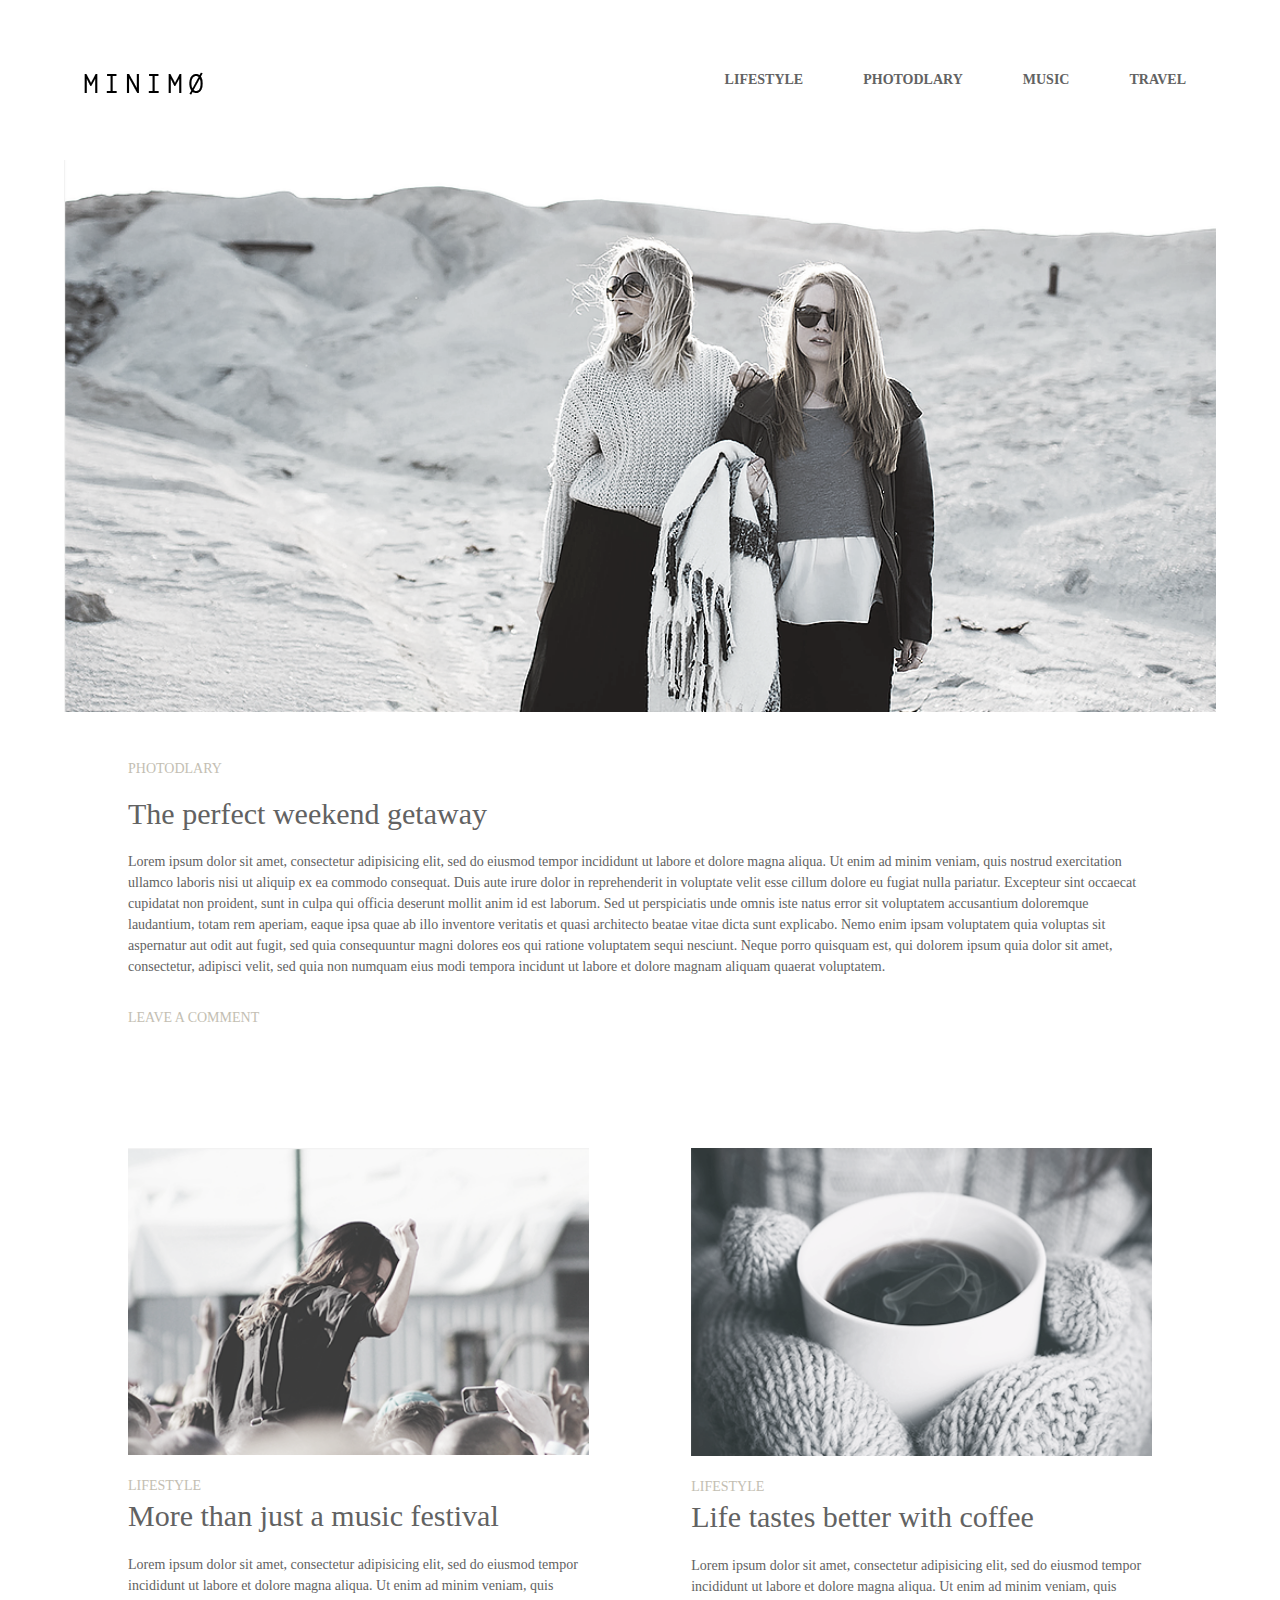
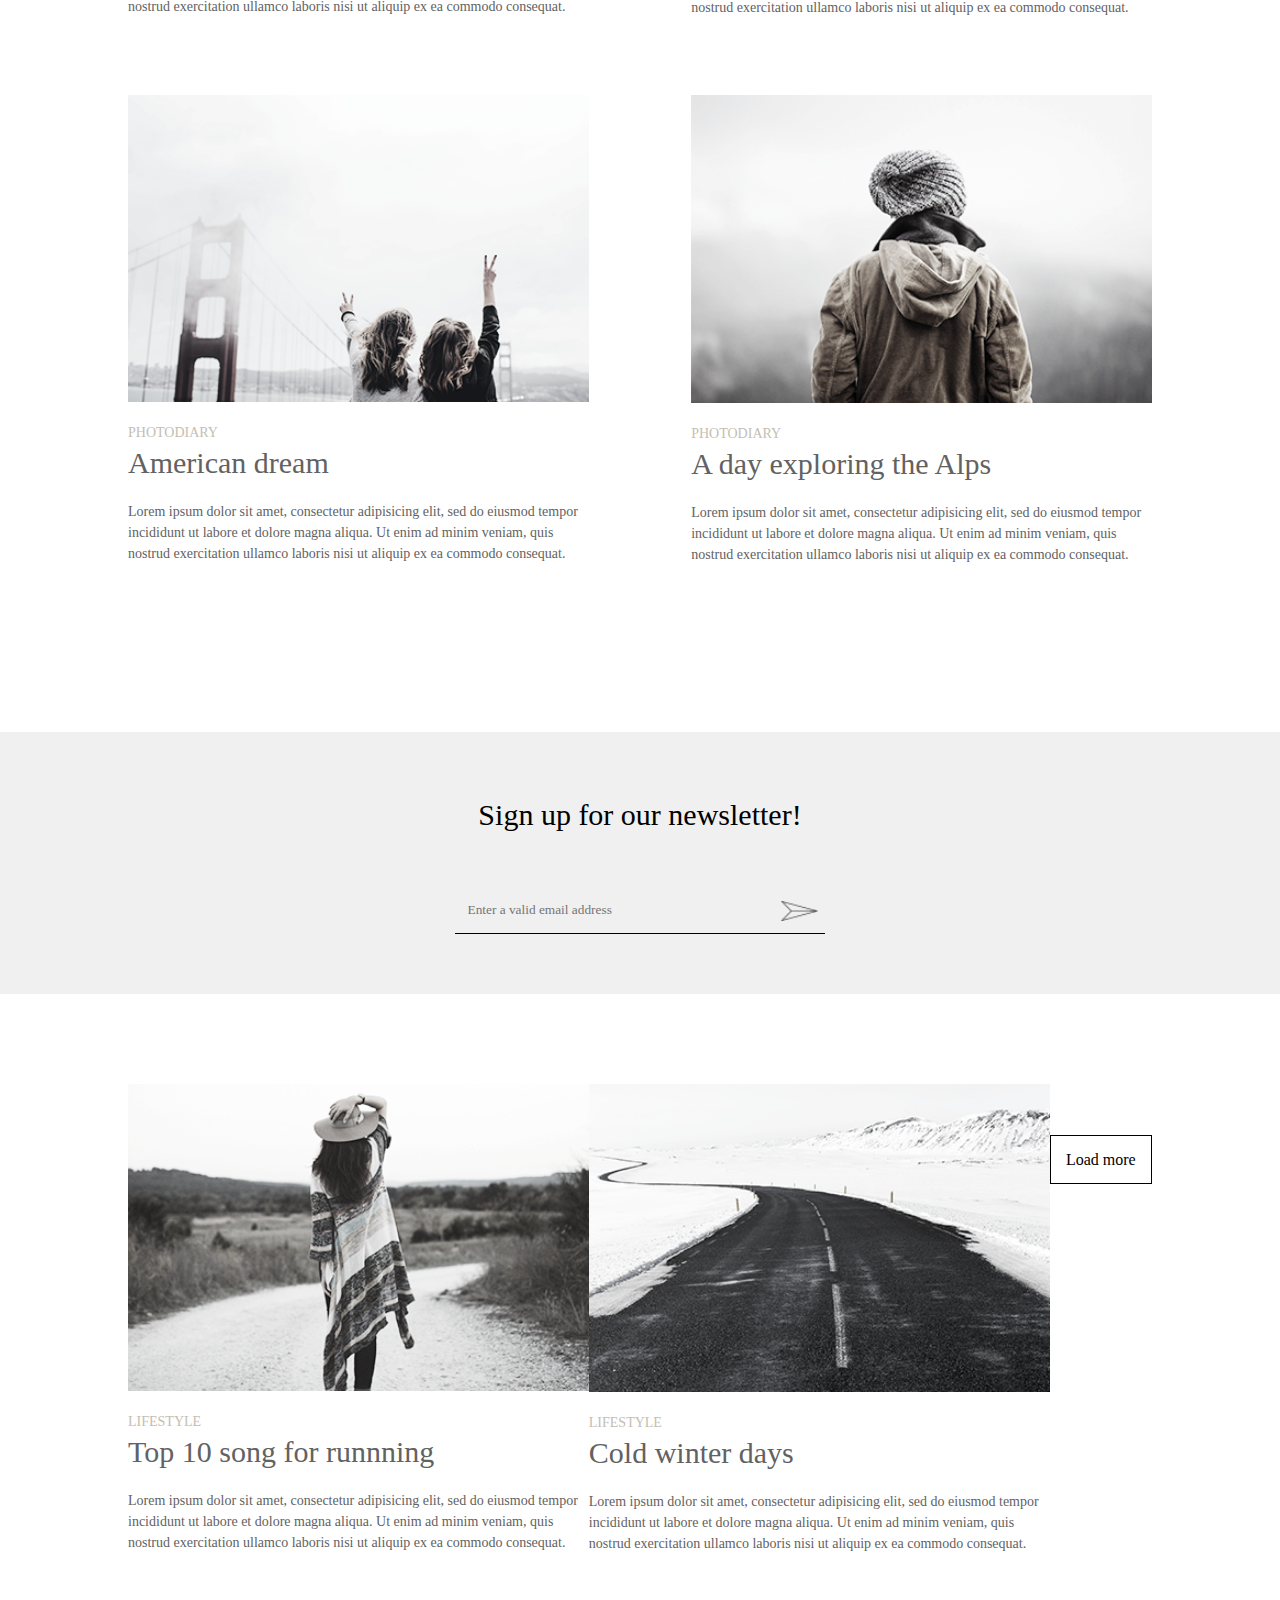
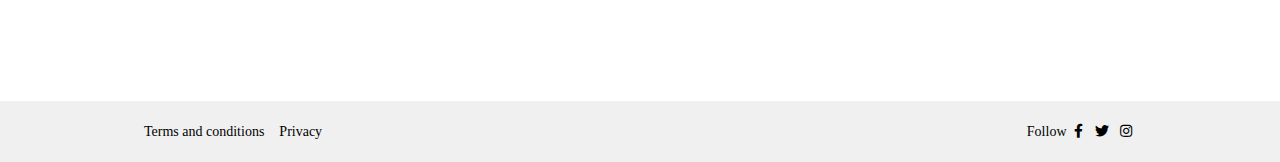
==== commit 05497339: "レスポンシブ１" ====
--- a/index.html
+++ b/index.html
@@ -11,303 +11,223 @@
 </head>
 
 <body>
-    <div class="wrapper">
-        <header class="header">
-            <div class="header-inner">
-                <div class="header-logo">
-                    <a href="#">
-                        <h1 class="header-ttl">
-                            <img class="header-logo-img" src="img/minimo_logo.png" alt="">
-                        </h1>
-                    </a>
-                </div>
-                <div class="header-menu">
-                    <menu class="pc">
-                        <ul>
-                            <li><a href="#">LIFESTYLE</a></li>
-                            <li><a href="#">PHOTODLARY</a></li>
-                            <li><a href="#">MUSIC</a></li>
-                            <li><a href="#">TRAVEL</a></li>
-                        </ul>
-                    </menu>
-                    <a href="#" id="headder_toggle" class="header_toggle">
-                        <div class="line"></div>
-                    </a>
-                </div>
-            </div>
-        </header>
-        <menu class="header-menu-sp sp">
-            <ul>
-                <li><a href="#">LIFESTYLE</a></li>
-                <li><a href="#">PHOTODLARY</a></li>
-                <li><a href="#">MUSIC</a></li>
-                <li><a href="#">TRAVEL</a></li>
-            </ul>
-        </menu>
-        <section class="top-pic">
-            <img src="img/cover_image.png" alt="">
-        </section>
-
-        <section class="photodiary">
-            <div class="container">
-
-                <h2 class="section-ttl">PHOTODLARY</h2>
-                <h3 class="photodiary-ttl">The perfect weekend getaway</h3>
-                <p>
-                    Lorem ipsum dolor sit amet, consectetur adipisicing elit,
-                    sed do eiusmod tempor incididunt ut labore et dolore magna aliqua.
-                    Ut enim ad minim veniam, quis nostrud exercitation ullamco laboris nisi ut aliquip ex ea commodo
-                    consequat.
-                    Duis aute irure dolor in reprehenderit in voluptate velit esse cillum dolore eu fugiat nulla
-                    pariatur.
-                    Excepteur sint occaecat cupidatat non proident, sunt in culpa qui officia deserunt mollit anim id
-                    est
-                    laborum.
-                    Sed ut perspiciatis unde omnis iste natus error sit voluptatem accusantium doloremque laudantium,
-                    totam rem aperiam,
-                    eaque ipsa quae ab illo inventore veritatis et quasi architecto beatae vitae dicta sunt explicabo.
-                    Nemo enim ipsam voluptatem quia voluptas sit aspernatur aut odit aut fugit, sed quia consequuntur
-                    magni
-                    dolores eos qui ratione voluptatem sequi nesciunt.
-                    Neque porro quisquam est, qui dolorem ipsum quia dolor sit amet, consectetur, adipisci velit,
-                    sed quia non numquam eius modi tempora incidunt ut labore et dolore magnam aliquam quaerat
-                    voluptatem.
-                </p>
-
-                <div class="link-wrapper">
-                    <a href="#" class="comment-link">
-                        LEAVE A COMMENT
-                    </a>
-                </div>
-        </section>
-
-        <section class="article">
-            <div class="container">
-                <div class="article-wrapper">
-                    <div class="article-content">
-                        <div class="article-content-picture">
-                            <img src="img/image1.png" alt="画像">
-                        </div>
-                        <div class="section-ttl">
-                            <a href="#">LIFESTYLE</a>
-                        </div>
-                        <h2 class="article-content-ttl">
-                            More than just a music festival
-                        </h2>
-                        <p class="article-content-txt">
-                            Lorem ipsum dolor sit amet, consectetur adipisicing elit, sed do eiusmod tempor incididunt
-                            ut
-                            labore et dolore magna aliqua. Ut enim ad minim veniam, quis nostrud exercitation ullamco
-                            laboris nisi ut aliquip ex ea commodo consequat. Duis aute irure dolor in reprehenderit in
-                            voluptate velit esse cillum dolore eu fugiat nulla pariatur. Excepteur sint occaecat
-                            cupidatat
-                            non proident, sunt in culpa qui officia deserunt mollit anim id est laborum. Sed ut
-                            perspiciatis
-                            unde omnis iste natus error sit voluptatem accusantium doloremque laudantium, totam rem
-                            aperiam,
-                            eaque ipsa quae ab illo inventore veritatis et quasi architecto beatae vitae dicta sunt
-                            explicabo. Nemo enim ipsam voluptatem quia voluptas sit aspernatur aut odit aut fugit, sed
-                            quia
-                            consequuntur magni dolores eos qui ratione voluptatem sequi nesciunt. Neque porro quisquam
-                            est,
-                            qui dolorem ipsum quia dolor sit amet, consectetur, adipisci velit, sed quia non numquam
-                            eius
-                            modi tempora incidunt ut labore et dolore magnam aliquam quaerat voluptatem.
-                        </p>
-                    </div>
-                    <div class="article-content">
-                        <div class="article-content-picture">
-                            <img src="img/image2.png" alt="画像">
-                        </div>
-                        <div class="section-ttl">
-                            <a href="#">LIFESTYLE</a>
-                        </div>
-                        <h2 class="article-content-ttl">
-                            Life tastes better with coffee
-                        </h2>
-                        <p class="article-content-txt">
-                            Lorem ipsum dolor sit amet, consectetur adipisicing elit, sed do eiusmod tempor incididunt
-                            ut
-                            labore et dolore magna aliqua. Ut enim ad minim veniam, quis nostrud exercitation ullamco
-                            laboris nisi ut aliquip ex ea commodo consequat. Duis aute irure dolor in reprehenderit in
-                            voluptate velit esse cillum dolore eu fugiat nulla pariatur. Excepteur sint occaecat
-                            cupidatat
-                            non proident, sunt in culpa qui officia deserunt mollit anim id est laborum. Sed ut
-                            perspiciatis
-                            unde omnis iste natus error sit voluptatem accusantium doloremque laudantium, totam rem
-                            aperiam,
-                            eaque ipsa quae ab illo inventore veritatis et quasi architecto beatae vitae dicta sunt
-                            explicabo. Nemo enim ipsam voluptatem quia voluptas sit aspernatur aut odit aut fugit, sed
-                            quia
-                            consequuntur magni dolores eos qui ratione voluptatem sequi nesciunt. Neque porro quisquam
-                            est,
-                            qui dolorem ipsum quia dolor sit amet, consectetur, adipisci velit, sed quia non numquam
-                            eius
-                            modi tempora incidunt ut labore et dolore magnam aliquam quaerat voluptatem.
-                        </p>
-                    </div>
-                    <div class="article-content">
-                        <div class="article-content-picture">
-                            <img src="img/image3.png" alt="画像">
-                        </div>
-                        <div class="section-ttl">
-                            <a href="#">PHOTODIARY</a>
-                        </div>
-                        <h2 class="article-content-ttl">
-                            American dream
-                        </h2>
-                        <p class="article-content-txt">
-                            Lorem ipsum dolor sit amet, consectetur adipisicing elit, sed do eiusmod tempor incididunt
-                            ut
-                            labore et dolore magna aliqua. Ut enim ad minim veniam, quis nostrud exercitation ullamco
-                            laboris nisi ut aliquip ex ea commodo consequat. Duis aute irure dolor in reprehenderit in
-                            voluptate velit esse cillum dolore eu fugiat nulla pariatur. Excepteur sint occaecat
-                            cupidatat
-                            non proident, sunt in culpa qui officia deserunt mollit anim id est laborum. Sed ut
-                            perspiciatis
-                            unde omnis iste natus error sit voluptatem accusantium doloremque laudantium, totam rem
-                            aperiam,
-                            eaque ipsa quae ab illo inventore veritatis et quasi architecto beatae vitae dicta sunt
-                            explicabo. Nemo enim ipsam voluptatem quia voluptas sit aspernatur aut odit aut fugit, sed
-                            quia
-                            consequuntur magni dolores eos qui ratione voluptatem sequi nesciunt. Neque porro quisquam
-                            est,
-                            qui dolorem ipsum quia dolor sit amet, consectetur, adipisci velit, sed quia non numquam
-                            eius
-                            modi tempora incidunt ut labore et dolore magnam aliquam quaerat voluptatem.
-                        </p>
-                    </div>
-                    <div class="article-content">
-                        <div class="article-content-picture">
-                            <img src="img/image4.png" alt="画像">
-                        </div>
-                        <div class="section-ttl">
-                            <a href="#">PHOTODIARY</a>
-                        </div>
-                        <h2 class="article-content-ttl">
-                            A day exploring the Alps </h2>
-                        <p class="article-content-txt">
-                            Lorem ipsum dolor sit amet, consectetur adipisicing elit, sed do eiusmod tempor incididunt
-                            ut
-                            labore et dolore magna aliqua. Ut enim ad minim veniam, quis nostrud exercitation ullamco
-                            laboris nisi ut aliquip ex ea commodo consequat. Duis aute irure dolor in reprehenderit in
-                            voluptate velit esse cillum dolore eu fugiat nulla pariatur. Excepteur sint occaecat
-                            cupidatat
-                            non proident, sunt in culpa qui officia deserunt mollit anim id est laborum. Sed ut
-                            perspiciatis
-                            unde omnis iste natus error sit voluptatem accusantium doloremque laudantium, totam rem
-                            aperiam,
-                            eaque ipsa quae ab illo inventore veritatis et quasi architecto beatae vitae dicta sunt
-                            explicabo. Nemo enim ipsam voluptatem quia voluptas sit aspernatur aut odit aut fugit, sed
-                            quia
-                            consequuntur magni dolores eos qui ratione voluptatem sequi nesciunt. Neque porro quisquam
-                            est,
-                            qui dolorem ipsum quia dolor sit amet, consectetur, adipisci velit, sed quia non numquam
-                            eius
-                            modi tempora incidunt ut labore et dolore magnam aliquam quaerat voluptatem.
-                        </p>
-                    </div>
-                </div>
-            </div>
-
-            <form class="signup" action="#">
-                <p class="signup-mes">Sign up for our newsletter!</p>
-                <div class="signup-content">
-                    <input class="signup-email" type="text" placeholder="Enter a valid email address">
-                    <a href="#"><img src="img/send-icon.png" alt=""></a>
-                </div>
-            </form>
-
-            <div class="container">
-                <div class="article-wrapper">
-
-                    <div class="article-content">
-                        <div class="article-content-picture">
-                            <img src="img/image5.png" alt="画像">
-                        </div>
-                        <div class="section-ttl">
-                            <a href="#">LIFESTYLE</a>
-                        </div>
-                        <h2 class="article-content-ttl">
-                            Top 10 song for runnning
-                        </h2>
-                        <p class="article-content-txt">
-                            Lorem ipsum dolor sit amet, consectetur adipisicing elit, sed do eiusmod tempor incididunt
-                            ut
-                            labore et dolore magna aliqua. Ut enim ad minim veniam, quis nostrud exercitation ullamco
-                            laboris nisi ut aliquip ex ea commodo consequat. Duis aute irure dolor in reprehenderit in
-                            voluptate velit esse cillum dolore eu fugiat nulla pariatur. Excepteur sint occaecat
-                            cupidatat
-                            non proident, sunt in culpa qui officia deserunt mollit anim id est laborum. Sed ut
-                            perspiciatis
-                            unde omnis iste natus error sit voluptatem accusantium doloremque laudantium, totam rem
-                            aperiam,
-                            eaque ipsa quae ab illo inventore veritatis et quasi architecto beatae vitae dicta sunt
-                            explicabo. Nemo enim ipsam voluptatem quia voluptas sit aspernatur aut odit aut fugit, sed
-                            quia
-                            consequuntur magni dolores eos qui ratione voluptatem sequi nesciunt. Neque porro quisquam
-                            est,
-                            qui dolorem ipsum quia dolor sit amet, consectetur, adipisci velit, sed quia non numquam
-                            eius
-                            modi tempora incidunt ut labore et dolore magnam aliquam quaerat voluptatem.
-                        </p>
-                    </div>
-                    <div class="article-content">
-                        <div class="article-content-picture">
-                            <img src="img/image6.png" alt="画像">
-                        </div>
-                        <div class="section-ttl">
-                            <a href="#">LIFESTYLE</a>
-                        </div>
-                        <h2 class="article-content-ttl">
-                            Cold winter days
-                        </h2>
-                        <p class="article-content-txt">
-                            Lorem ipsum dolor sit amet, consectetur adipisicing elit, sed do eiusmod tempor incididunt
-                            ut
-                            labore et dolore magna aliqua. Ut enim ad minim veniam, quis nostrud exercitation ullamco
-                            laboris nisi ut aliquip ex ea commodo consequat. Duis aute irure dolor in reprehenderit in
-                            voluptate velit esse cillum dolore eu fugiat nulla pariatur. Excepteur sint occaecat
-                            cupidatat
-                            non proident, sunt in culpa qui officia deserunt mollit anim id est laborum. Sed ut
-                            perspiciatis
-                            unde omnis iste natus error sit voluptatem accusantium doloremque laudantium, totam rem
-                            aperiam,
-                            eaque ipsa quae ab illo inventore veritatis et quasi architecto beatae vitae dicta sunt
-                            explicabo. Nemo enim ipsam voluptatem quia voluptas sit aspernatur aut odit aut fugit, sed
-                            quia
-                            consequuntur magni dolores eos qui ratione voluptatem sequi nesciunt. Neque porro quisquam
-                            est,
-                            qui dolorem ipsum quia dolor sit amet, consectetur, adipisci velit, sed quia non numquam
-                            eius
-                            modi tempora incidunt ut labore et dolore magnam aliquam quaerat voluptatem.
-                        </p>
-                    </div>
-
-                    <div class="btn-wrapper">
-                        <a class="btn btn-more" href="#">Load more</a>
-                    </div>
-                </div>
-            </div>
-        </section>
-
-        <footer class="footer">
-            <div class="footer-inner">
-                <div class="footer-menu">
+    <header class="header">
+        <div class="header-inner">
+            <div class="header-logo">
+                <a href="#">
+                    <h1 class="header-ttl">
+                        <img class="header-logo-img" src="img/minimo_logo.png" alt="">
+                    </h1>
+                </a>
+            </div>
+            <div class="header-menu">
+                <menu>
                     <ul>
-                        <li><a href="#">Terms and conditions</a></li>
-                        <li><a href="#">Privacy</a></li>
+                        <li><a href="#">LIFESTYLE</a></li>
+                        <li><a href="#">PHOTODLARY</a></li>
+                        <li><a href="#">MUSIC</a></li>
+                        <li><a href="#">TRAVEL</a></li>
                     </ul>
-                </div>
-                <div class="sns-wrapper">
-                    Follow
-                    <i class="icon fab fa-facebook-f"></i>
-                    <i class="icon fab fa-twitter"></i>
-                    <i class="icon fab fa-instagram"></i>
-                </div>
-            </div>
-        </footer>
-    </div>
+                </menu>
+            </div>
+        </div>
+    </header>
+    <section class="top-pic">
+        <img src="img/cover_image.png" alt="">
+    </section>
+
+    <section class="photodiary">
+        <div class="container">
+
+            <h2 class="section-ttl">PHOTODLARY</h2>
+            <h3 class="photodiary-ttl">The perfect weekend getaway</h3>
+            <p>
+                Lorem ipsum dolor sit amet, consectetur adipisicing elit,
+                sed do eiusmod tempor incididunt ut labore et dolore magna aliqua.
+                Ut enim ad minim veniam, quis nostrud exercitation ullamco laboris nisi ut aliquip ex ea commodo
+                consequat.
+                Duis aute irure dolor in reprehenderit in voluptate velit esse cillum dolore eu fugiat nulla pariatur.
+                Excepteur sint occaecat cupidatat non proident, sunt in culpa qui officia deserunt mollit anim id est
+                laborum.
+                Sed ut perspiciatis unde omnis iste natus error sit voluptatem accusantium doloremque laudantium,
+                totam rem aperiam,
+                eaque ipsa quae ab illo inventore veritatis et quasi architecto beatae vitae dicta sunt explicabo.
+                Nemo enim ipsam voluptatem quia voluptas sit aspernatur aut odit aut fugit, sed quia consequuntur magni
+                dolores eos qui ratione voluptatem sequi nesciunt.
+                Neque porro quisquam est, qui dolorem ipsum quia dolor sit amet, consectetur, adipisci velit,
+                sed quia non numquam eius modi tempora incidunt ut labore et dolore magnam aliquam quaerat voluptatem.
+            </p>
+
+            <div class="link-wrapper">
+                <a href="#" class="comment-link">LEAVE A COMMENT</a>
+            </div>
+    </section>
+
+    <section class="article">
+        <div class="container">
+            <div class="article-wrapper">
+                <div class="article-content">
+                    <div class="article-content-picture">
+                        <img src="img/image1.png" alt="画像">
+                    </div>
+                    <div class="section-ttl">
+                        <a href="#">LIFESTYLE</a>
+                    </div>
+                    <h2 class="article-content-ttl">
+                        More than just a music festival
+                    </h2>
+                    <p class="article-content-txt">
+                        Lorem ipsum dolor sit amet, consectetur adipisicing elit, sed do eiusmod tempor incididunt ut
+                        labore et dolore magna aliqua. Ut enim ad minim veniam, quis nostrud exercitation ullamco
+                        laboris nisi ut aliquip ex ea commodo consequat. Duis aute irure dolor in reprehenderit in
+                        voluptate velit esse cillum dolore eu fugiat nulla pariatur. Excepteur sint occaecat cupidatat
+                        non proident, sunt in culpa qui officia deserunt mollit anim id est laborum. Sed ut perspiciatis
+                        unde omnis iste natus error sit voluptatem accusantium doloremque laudantium, totam rem aperiam,
+                        eaque ipsa quae ab illo inventore veritatis et quasi architecto beatae vitae dicta sunt
+                        explicabo. Nemo enim ipsam voluptatem quia voluptas sit aspernatur aut odit aut fugit, sed quia
+                        consequuntur magni dolores eos qui ratione voluptatem sequi nesciunt. Neque porro quisquam est,
+                        qui dolorem ipsum quia dolor sit amet, consectetur, adipisci velit, sed quia non numquam eius
+                        modi tempora incidunt ut labore et dolore magnam aliquam quaerat voluptatem.
+                    </p>
+                </div>
+                <div class="article-content">
+                    <div class="article-content-picture">
+                        <img src="img/image2.png" alt="画像">
+                    </div>
+                    <div class="section-ttl">
+                        <a href="#">LIFESTYLE</a>
+                    </div>
+                    <h2 class="article-content-ttl">
+                        Life tastes better with coffee
+                    </h2>
+                    <p class="article-content-txt">
+                        Lorem ipsum dolor sit amet, consectetur adipisicing elit, sed do eiusmod tempor incididunt ut labore et dolore magna aliqua. Ut enim ad minim veniam, quis nostrud exercitation ullamco laboris nisi ut aliquip ex ea commodo consequat. Duis aute irure dolor in reprehenderit in voluptate velit esse cillum dolore eu fugiat nulla pariatur. Excepteur sint occaecat cupidatat non proident, sunt in culpa qui officia deserunt mollit anim id est laborum. Sed ut perspiciatis unde omnis iste natus error sit voluptatem accusantium doloremque laudantium, totam rem aperiam, eaque ipsa quae ab illo inventore veritatis et quasi architecto beatae vitae dicta sunt explicabo. Nemo enim ipsam voluptatem quia voluptas sit aspernatur aut odit aut fugit, sed quia consequuntur magni dolores eos qui ratione voluptatem sequi nesciunt. Neque porro quisquam est, qui dolorem ipsum quia dolor sit amet, consectetur, adipisci velit, sed quia non numquam eius modi tempora incidunt ut labore et dolore magnam aliquam quaerat voluptatem.
+                    </p>
+                </div>
+                <div class="article-content">
+                    <div class="article-content-picture">
+                        <img src="img/image3.png" alt="画像">
+                    </div>
+                    <div class="section-ttl">
+                        <a href="#">PHOTODIARY</a>
+                    </div>
+                    <h2 class="article-content-ttl">
+                        American dream
+                    </h2>
+                    <p class="article-content-txt">
+                        Lorem ipsum dolor sit amet, consectetur adipisicing elit, sed do eiusmod tempor incididunt ut
+                        labore et dolore magna aliqua. Ut enim ad minim veniam, quis nostrud exercitation ullamco
+                        laboris nisi ut aliquip ex ea commodo consequat. Duis aute irure dolor in reprehenderit in
+                        voluptate velit esse cillum dolore eu fugiat nulla pariatur. Excepteur sint occaecat cupidatat
+                        non proident, sunt in culpa qui officia deserunt mollit anim id est laborum. Sed ut perspiciatis
+                        unde omnis iste natus error sit voluptatem accusantium doloremque laudantium, totam rem aperiam,
+                        eaque ipsa quae ab illo inventore veritatis et quasi architecto beatae vitae dicta sunt
+                        explicabo. Nemo enim ipsam voluptatem quia voluptas sit aspernatur aut odit aut fugit, sed quia
+                        consequuntur magni dolores eos qui ratione voluptatem sequi nesciunt. Neque porro quisquam est,
+                        qui dolorem ipsum quia dolor sit amet, consectetur, adipisci velit, sed quia non numquam eius
+                        modi tempora incidunt ut labore et dolore magnam aliquam quaerat voluptatem.
+                    </p>
+                </div>
+                <div class="article-content">
+                    <div class="article-content-picture">
+                        <img src="img/image4.png" alt="画像">
+                    </div>
+                    <div class="section-ttl">
+                        <a href="#">PHOTODIARY</a>
+                    </div>
+                    <h2 class="article-content-ttl">
+                        A day exploring the Alps                    </h2>
+                    <p class="article-content-txt">
+                        Lorem ipsum dolor sit amet, consectetur adipisicing elit, sed do eiusmod tempor incididunt ut labore et dolore magna aliqua. Ut enim ad minim veniam, quis nostrud exercitation ullamco laboris nisi ut aliquip ex ea commodo consequat. Duis aute irure dolor in reprehenderit in voluptate velit esse cillum dolore eu fugiat nulla pariatur. Excepteur sint occaecat cupidatat non proident, sunt in culpa qui officia deserunt mollit anim id est laborum. Sed ut perspiciatis unde omnis iste natus error sit voluptatem accusantium doloremque laudantium, totam rem aperiam, eaque ipsa quae ab illo inventore veritatis et quasi architecto beatae vitae dicta sunt explicabo. Nemo enim ipsam voluptatem quia voluptas sit aspernatur aut odit aut fugit, sed quia consequuntur magni dolores eos qui ratione voluptatem sequi nesciunt. Neque porro quisquam est, qui dolorem ipsum quia dolor sit amet, consectetur, adipisci velit, sed quia non numquam eius modi tempora incidunt ut labore et dolore magnam aliquam quaerat voluptatem.
+                    </p>
+                </div>
+            </div>
+        </div>
+
+        <form class="signup" action="#">
+            <p class="signup-mes">Sign up for our newsletter!</p>
+            <div class="signup-content">
+                <input class="signup-email" type="text" placeholder="Enter a valid email address">
+                <a href="#"><img src="img/send-icon.png" alt=""></a>
+            </div>
+        </form>
+
+        <div class="container">
+            <div class="article-wrapper">
+
+                <div class="article-content">
+                    <div class="article-content-picture">
+                        <img src="img/image5.png" alt="画像">
+                    </div>
+                    <div class="section-ttl">
+                        <a href="#">LIFESTYLE</a>
+                    </div>
+                    <h2 class="article-content-ttl">
+                        Top 10 song for runnning
+                    </h2>
+                    <p class="article-content-txt">
+                        Lorem ipsum dolor sit amet, consectetur adipisicing elit, sed do eiusmod tempor incididunt ut
+                        labore et dolore magna aliqua. Ut enim ad minim veniam, quis nostrud exercitation ullamco
+                        laboris nisi ut aliquip ex ea commodo consequat. Duis aute irure dolor in reprehenderit in
+                        voluptate velit esse cillum dolore eu fugiat nulla pariatur. Excepteur sint occaecat cupidatat
+                        non proident, sunt in culpa qui officia deserunt mollit anim id est laborum. Sed ut perspiciatis
+                        unde omnis iste natus error sit voluptatem accusantium doloremque laudantium, totam rem aperiam,
+                        eaque ipsa quae ab illo inventore veritatis et quasi architecto beatae vitae dicta sunt
+                        explicabo. Nemo enim ipsam voluptatem quia voluptas sit aspernatur aut odit aut fugit, sed quia
+                        consequuntur magni dolores eos qui ratione voluptatem sequi nesciunt. Neque porro quisquam est,
+                        qui dolorem ipsum quia dolor sit amet, consectetur, adipisci velit, sed quia non numquam eius
+                        modi tempora incidunt ut labore et dolore magnam aliquam quaerat voluptatem.
+                    </p>
+                </div>
+                <div class="article-content">
+                    <div class="article-content-picture">
+                        <img src="img/image6.png" alt="画像">
+                    </div>
+                    <div class="section-ttl">
+                        <a href="#">LIFESTYLE</a>
+                    </div>
+                    <h2 class="article-content-ttl">
+                        Cold winter days
+                    </h2>
+                    <p class="article-content-txt">
+                        Lorem ipsum dolor sit amet, consectetur adipisicing elit, sed do eiusmod tempor incididunt ut
+                        labore et dolore magna aliqua. Ut enim ad minim veniam, quis nostrud exercitation ullamco
+                        laboris nisi ut aliquip ex ea commodo consequat. Duis aute irure dolor in reprehenderit in
+                        voluptate velit esse cillum dolore eu fugiat nulla pariatur. Excepteur sint occaecat cupidatat
+                        non proident, sunt in culpa qui officia deserunt mollit anim id est laborum. Sed ut perspiciatis
+                        unde omnis iste natus error sit voluptatem accusantium doloremque laudantium, totam rem aperiam,
+                        eaque ipsa quae ab illo inventore veritatis et quasi architecto beatae vitae dicta sunt
+                        explicabo. Nemo enim ipsam voluptatem quia voluptas sit aspernatur aut odit aut fugit, sed quia
+                        consequuntur magni dolores eos qui ratione voluptatem sequi nesciunt. Neque porro quisquam est,
+                        qui dolorem ipsum quia dolor sit amet, consectetur, adipisci velit, sed quia non numquam eius
+                        modi tempora incidunt ut labore et dolore magnam aliquam quaerat voluptatem.
+                    </p>
+                </div>
+
+                <div class="btn-wrapper">
+                    <a class="btn btn-more" href="#">Load more</a>
+                </div>
+            </div>
+        </div>
+    </section>
+
+    <footer class="footer">
+        <div class="footer-inner">
+            <div class="footer-menu">
+                <ul>
+                    <li><a href="#">Terms and conditions</a></li>
+                    <li><a href="#">Privacy</a></li>
+                </ul>
+            </div>
+            <div class="sns-wrapper">
+                Follow
+                <i class="icon fab fa-facebook-f"></i>
+                <i class="icon fab fa-twitter"></i>
+                <i class="icon fab fa-instagram"></i>
+            </div>
+        </div>
+    </footer>
+
 </body>
 
 </html>--- a/css/style.css
+++ b/css/style.css
@@ -13,7 +13,7 @@
 
 @media screen and (max-width: 576px) {
   body {
-    font-size: 13px;
+    fontsize: 13px;
   }
 }
 
@@ -24,26 +24,6 @@
 
 a :hover {
   opacity: 0.7;
-}
-
-.pc {
-  display: block;
-}
-
-@media screen and (max-width: 768px) {
-  .pc {
-    display: none;
-  }
-}
-
-.sp {
-  display: none;
-}
-
-@media screen and (max-width: 768px) {
-  .sp {
-    display: block;
-  }
 }
 
 .container {
@@ -118,6 +98,12 @@
   width: calc(100% - 300px);
 }
 
+@media screen and (max-width: 576px) {
+  .flex-wrapper .photodiary, .flex-wrapper-nowrap .photodiary {
+    width: 100%;
+  }
+}
+
 .flex-wrapper-nowrap {
   flex-wrap: nowrap;
 }
@@ -154,9 +140,7 @@
 
 .header {
   width: 100%;
-  position: fixed;
-  z-index: 10001;
-  top: 0;
+  background-color: white;
 }
 
 .header-inner {
@@ -205,29 +189,10 @@
   padding: 29px 30px;
 }
 
-.header-menu-sp {
-  top: 0;
-  width: 100vw;
-  height: 100vh;
-  position: fixed;
-  background-color: whitesmoke;
-  z-index: 10000;
-}
-
-.header-menu-sp ul {
-  margin-top: 25%;
-}
-
-.header-menu-sp ul li {
-  font-size: 20px;
-  margin-bottom: 20px;
-}
-
 .top-pic {
   width: 90%;
   margin: auto;
   max-width: 1300px;
-  margin-top: 160px;
 }
 
 .top-pic img {
@@ -372,6 +337,12 @@
 
 .recommend-content h3 {
   font-size: 20px;
+}
+
+@media screen and (max-width: 576px) {
+  .recommend-content {
+    width: 100%;
+  }
 }
 
 .map {
@@ -445,6 +416,12 @@
   width: 260px;
 }
 
+@media screen and (max-width: 576px) {
+  .side {
+    width: 100%;
+  }
+}
+
 .about-ttl {
   margin: 15px 0;
   font-size: 24px;
@@ -494,10 +471,16 @@
 
 .footer-inner {
   display: flex;
+  flex-wrap: wrap;
   justify-content: space-between;
   margin: auto;
-  flex-wrap: wrap;
   width: 80%;
+}
+
+@media screen and (max-width: 576px) {
+  .footer-inner {
+    width: 90%;
+  }
 }
 
 .footer a {
@@ -529,12 +512,5 @@
 @media screen and (max-width: 576px) {
   .footer-menu {
     width: 100%;
-    margin-bottom: 20px;
-  }
-}
-
-@media screen and (max-width: 576px) {
-  .footer .sns-wrapper {
-    width: 100%;
-  }
-}
+  }
+}
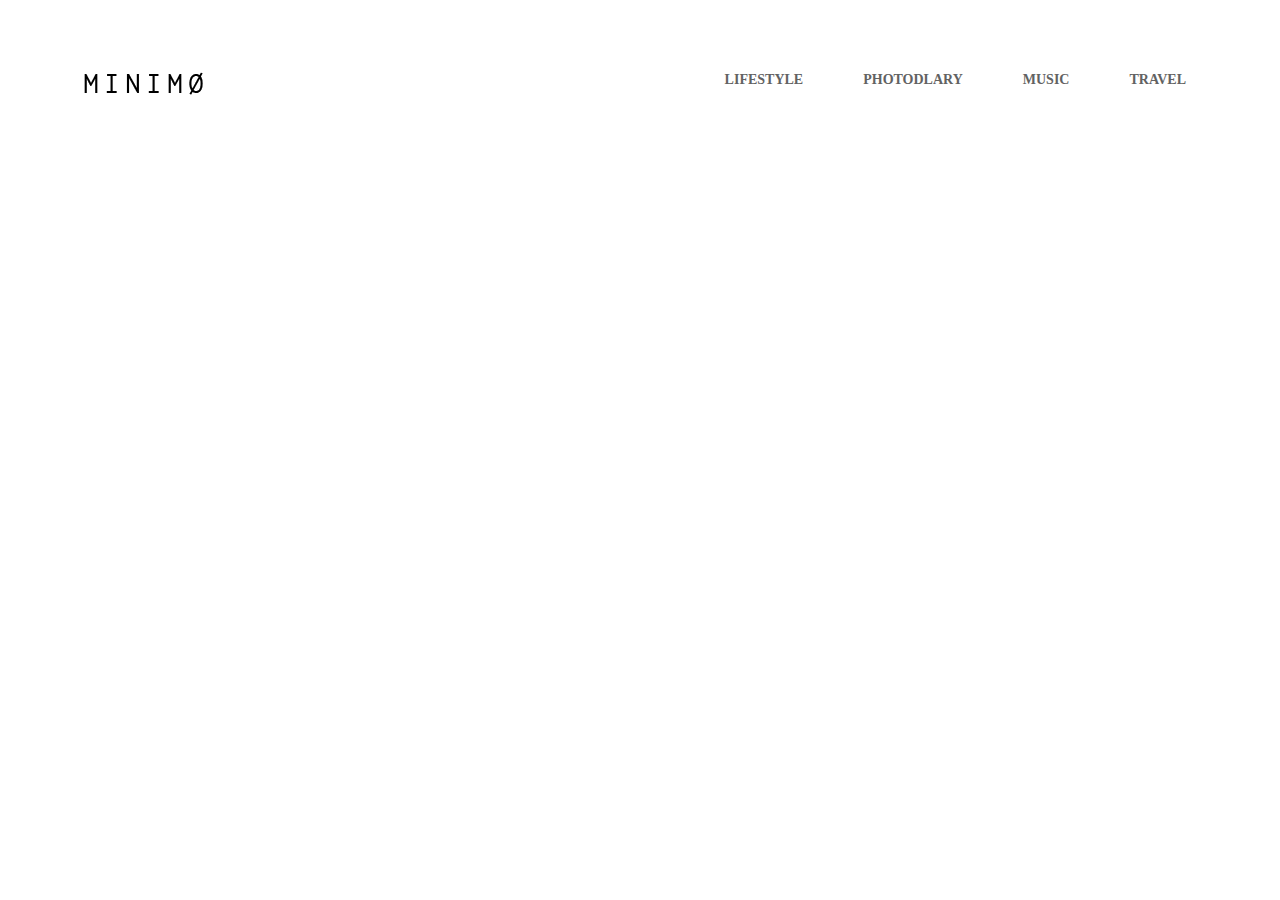
==== commit 9f14fcc2: "特に意味はない" ====
--- a/index.html
+++ b/index.html
@@ -11,223 +11,312 @@
 </head>
 
 <body>
-    <header class="header">
-        <div class="header-inner">
-            <div class="header-logo">
-                <a href="#">
-                    <h1 class="header-ttl">
-                        <img class="header-logo-img" src="img/minimo_logo.png" alt="">
-                    </h1>
-                </a>
+    <div class="wrapper">
+        <header class="header">
+            <div class="header-inner">
+                <div class="header-logo">
+                    <a href="#">
+                        <h1 class="header-ttl">
+                            <img class="header-logo-img" src="img/minimo_logo.png" alt="">
+                        </h1>
+                    </a>
+                </div>
+                <div class="header-menu">
+                    <menu class="pc">
+                        <ul>
+                            <li><a href="#">LIFESTYLE</a></li>
+                            <li><a href="#">PHOTODLARY</a></li>
+                            <li><a href="#">MUSIC</a></li>
+                            <li><a href="#">TRAVEL</a></li>
+                        </ul>
+                    </menu>
+                    <div id="headder_toggle" class="header_toggle sp">
+                        <div id="headder_toggle_line" class="line"></div>
+                    </div>
+                </div>
             </div>
-            <div class="header-menu">
-                <menu>
+        </header>
+<<<<<<< Updated upstream
+        <div id="menu-sp" class="header-menu-sp mask-cir sp">
+=======
+        <div class="header-menu-sp sp">
+>>>>>>> Stashed changes
+            <ul>
+                <li><a href="#">LIFESTYLE</a></li>
+                <li><a href="#">PHOTODLARY</a></li>
+                <li><a href="#">MUSIC</a></li>
+                <li><a href="#">TRAVEL</a></li>
+            </ul>
+        </div>
+        <section class="top-pic">
+            <img src="img/cover_image.png" srcset="img/cover_image.png 1x, img/cover_image@2x.jpg 2x" alt="">
+        </section>
+
+        <section class="photodiary">
+            <div class="container">
+
+                <h2 class="section-ttl">PHOTODLARY</h2>
+                <h3 class="photodiary-ttl">The perfect weekend getaway</h3>
+                <p>
+                    Lorem ipsum dolor sit amet, consectetur adipisicing elit,
+                    sed do eiusmod tempor incididunt ut labore et dolore magna aliqua.
+                    Ut enim ad minim veniam, quis nostrud exercitation ullamco laboris nisi ut aliquip ex ea commodo
+                    consequat.
+                    Duis aute irure dolor in reprehenderit in voluptate velit esse cillum dolore eu fugiat nulla
+                    pariatur.
+                    Excepteur sint occaecat cupidatat non proident, sunt in culpa qui officia deserunt mollit anim id
+                    est
+                    laborum.
+                    Sed ut perspiciatis unde omnis iste natus error sit voluptatem accusantium doloremque laudantium,
+                    totam rem aperiam,
+                    eaque ipsa quae ab illo inventore veritatis et quasi architecto beatae vitae dicta sunt explicabo.
+                    Nemo enim ipsam voluptatem quia voluptas sit aspernatur aut odit aut fugit, sed quia consequuntur
+                    magni
+                    dolores eos qui ratione voluptatem sequi nesciunt.
+                    Neque porro quisquam est, qui dolorem ipsum quia dolor sit amet, consectetur, adipisci velit,
+                    sed quia non numquam eius modi tempora incidunt ut labore et dolore magnam aliquam quaerat
+                    voluptatem.
+                </p>
+
+                <div class="link-wrapper">
+                    <a href="#" class="comment-link">
+                        LEAVE A COMMENT
+                    </a>
+                </div>
+        </section>
+
+        <section class="article">
+            <div class="container">
+                <div class="article-wrapper">
+                    <a href="#" class="article-content">
+                        <div class="article-content-picture">
+                            <img src="img/image1.png" srcset="img/image1.png 1x, img/image1@2x.jpg 2x" alt="More than just a music festival">
+                        </div>
+                        <div class="section-ttl">
+                            <object><a href="#">LIFESTYLE</a></object>
+                        </div>
+                        <h2 class="article-content-ttl">
+                            More than just a music festival
+                        </h2>
+                        <p class="article-content-txt">
+                            Lorem ipsum dolor sit amet, consectetur adipisicing elit, sed do eiusmod tempor incididunt
+                            ut
+                            labore et dolore magna aliqua. Ut enim ad minim veniam, quis nostrud exercitation ullamco
+                            laboris nisi ut aliquip ex ea commodo consequat. Duis aute irure dolor in reprehenderit in
+                            voluptate velit esse cillum dolore eu fugiat nulla pariatur. Excepteur sint occaecat
+                            cupidatat
+                            non proident, sunt in culpa qui officia deserunt mollit anim id est laborum. Sed ut
+                            perspiciatis
+                            unde omnis iste natus error sit voluptatem accusantium doloremque laudantium, totam rem
+                            aperiam,
+                            eaque ipsa quae ab illo inventore veritatis et quasi architecto beatae vitae dicta sunt
+                            explicabo. Nemo enim ipsam voluptatem quia voluptas sit aspernatur aut odit aut fugit, sed
+                            quia
+                            consequuntur magni dolores eos qui ratione voluptatem sequi nesciunt. Neque porro quisquam
+                            est,
+                            qui dolorem ipsum quia dolor sit amet, consectetur, adipisci velit, sed quia non numquam
+                            eius
+                            modi tempora incidunt ut labore et dolore magnam aliquam quaerat voluptatem.
+                        </p>
+                    </a>
+                    <a href="#" class="article-content">
+                        <div class="article-content-picture">
+                            <img src="img/image2.png" srcset="img/image2.png 1x, img/image2@2x.jpg 2x" alt="coffee">
+                        </div>
+                        <div class="section-ttl">
+                            <object><a href="#">LIFESTYLE</a></object>
+                        </div>
+                        <h2 class="article-content-ttl">
+                            Life tastes better with coffee
+                        </h2>
+                        <p class="article-content-txt">
+                            Lorem ipsum dolor sit amet, consectetur adipisicing elit, sed do eiusmod tempor incididunt
+                            ut
+                            labore et dolore magna aliqua. Ut enim ad minim veniam, quis nostrud exercitation ullamco
+                            laboris nisi ut aliquip ex ea commodo consequat. Duis aute irure dolor in reprehenderit in
+                            voluptate velit esse cillum dolore eu fugiat nulla pariatur. Excepteur sint occaecat
+                            cupidatat
+                            non proident, sunt in culpa qui officia deserunt mollit anim id est laborum. Sed ut
+                            perspiciatis
+                            unde omnis iste natus error sit voluptatem accusantium doloremque laudantium, totam rem
+                            aperiam,
+                            eaque ipsa quae ab illo inventore veritatis et quasi architecto beatae vitae dicta sunt
+                            explicabo. Nemo enim ipsam voluptatem quia voluptas sit aspernatur aut odit aut fugit, sed
+                            quia
+                            consequuntur magni dolores eos qui ratione voluptatem sequi nesciunt. Neque porro quisquam
+                            est,
+                            qui dolorem ipsum quia dolor sit amet, consectetur, adipisci velit, sed quia non numquam
+                            eius
+                            modi tempora incidunt ut labore et dolore magnam aliquam quaerat voluptatem.
+                        </p>
+                    </a>
+                    <a href="#" class="article-content">
+                        <div class="article-content-picture">
+                            <img src="img/image3.png" srcset="img/image3.png 1x, img/image3@2x.jpg 2x" alt="american dream">
+                        </div>
+                        <div class="section-ttl">
+                            <object><a href="#">PHOTODIARY</a></object>
+                        </div>
+                        <h2 class="article-content-ttl">
+                            American dream
+                        </h2>
+                        <p class="article-content-txt">
+                            Lorem ipsum dolor sit amet, consectetur adipisicing elit, sed do eiusmod tempor incididunt
+                            ut
+                            labore et dolore magna aliqua. Ut enim ad minim veniam, quis nostrud exercitation ullamco
+                            laboris nisi ut aliquip ex ea commodo consequat. Duis aute irure dolor in reprehenderit in
+                            voluptate velit esse cillum dolore eu fugiat nulla pariatur. Excepteur sint occaecat
+                            cupidatat
+                            non proident, sunt in culpa qui officia deserunt mollit anim id est laborum. Sed ut
+                            perspiciatis
+                            unde omnis iste natus error sit voluptatem accusantium doloremque laudantium, totam rem
+                            aperiam,
+                            eaque ipsa quae ab illo inventore veritatis et quasi architecto beatae vitae dicta sunt
+                            explicabo. Nemo enim ipsam voluptatem quia voluptas sit aspernatur aut odit aut fugit, sed
+                            quia
+                            consequuntur magni dolores eos qui ratione voluptatem sequi nesciunt. Neque porro quisquam
+                            est,
+                            qui dolorem ipsum quia dolor sit amet, consectetur, adipisci velit, sed quia non numquam
+                            eius
+                            modi tempora incidunt ut labore et dolore magnam aliquam quaerat voluptatem.
+                        </p>
+                    </a>
+                    <a href="#" class="article-content">
+                        <div class="article-content-picture">
+                            <img src="img/image4.png" srcset="img/image4.png 1x, img/image4@2x.jpg 2x" alt="a boy">
+                        </div>
+                        <div class="section-ttl">
+                            <object><a href="#">PHOTODIARY</a></object>
+                        </div>
+                        <h2 class="article-content-ttl">
+                            A day exploring the Alps </h2>
+                        <p class="article-content-txt">
+                            Lorem ipsum dolor sit amet, consectetur adipisicing elit, sed do eiusmod tempor incididunt
+                            ut
+                            labore et dolore magna aliqua. Ut enim ad minim veniam, quis nostrud exercitation ullamco
+                            laboris nisi ut aliquip ex ea commodo consequat. Duis aute irure dolor in reprehenderit in
+                            voluptate velit esse cillum dolore eu fugiat nulla pariatur. Excepteur sint occaecat
+                            cupidatat
+                            non proident, sunt in culpa qui officia deserunt mollit anim id est laborum. Sed ut
+                            perspiciatis
+                            unde omnis iste natus error sit voluptatem accusantium doloremque laudantium, totam rem
+                            aperiam,
+                            eaque ipsa quae ab illo inventore veritatis et quasi architecto beatae vitae dicta sunt
+                            explicabo. Nemo enim ipsam voluptatem quia voluptas sit aspernatur aut odit aut fugit, sed
+                            quia
+                            consequuntur magni dolores eos qui ratione voluptatem sequi nesciunt. Neque porro quisquam
+                            est,
+                            qui dolorem ipsum quia dolor sit amet, consectetur, adipisci velit, sed quia non numquam
+                            eius
+                            modi tempora incidunt ut labore et dolore magnam aliquam quaerat voluptatem.
+                        </p>
+                    </a>
+                </div>
+            </div>
+
+            <form class="signup" action="#">
+                <p class="signup-mes">Sign up for our newsletter!</p>
+                <div class="signup-content">
+                    <input class="signup-email" type="text" placeholder="Enter a valid email address">
+                    <a href="#"><img src="img/send-icon.png" alt="紙飛行機"></a>
+                </div>
+            </form>
+
+            <div class="container">
+                <div class="article-wrapper">
+
+                    <a href="#" class="article-content">
+                        <div class="article-content-picture">
+                            <img src="img/image5.png" srcset="img/image5.png 1x, img/image5@2x.jpg 2x" alt="砂利道を歩く少女">
+                        </div>
+                        <div class="section-ttl">
+                            <object><a href="#">LIFESTYLE</a></object>
+                        </div>
+                        <h2 class="article-content-ttl">
+                            Top 10 song for runnning
+                        </h2>
+                        <p class="article-content-txt">
+                            Lorem ipsum dolor sit amet, consectetur adipisicing elit, sed do eiusmod tempor incididunt
+                            ut
+                            labore et dolore magna aliqua. Ut enim ad minim veniam, quis nostrud exercitation ullamco
+                            laboris nisi ut aliquip ex ea commodo consequat. Duis aute irure dolor in reprehenderit in
+                            voluptate velit esse cillum dolore eu fugiat nulla pariatur. Excepteur sint occaecat
+                            cupidatat
+                            non proident, sunt in culpa qui officia deserunt mollit anim id est laborum. Sed ut
+                            perspiciatis
+                            unde omnis iste natus error sit voluptatem accusantium doloremque laudantium, totam rem
+                            aperiam,
+                            eaque ipsa quae ab illo inventore veritatis et quasi architecto beatae vitae dicta sunt
+                            explicabo. Nemo enim ipsam voluptatem quia voluptas sit aspernatur aut odit aut fugit, sed
+                            quia
+                            consequuntur magni dolores eos qui ratione voluptatem sequi nesciunt. Neque porro quisquam
+                            est,
+                            qui dolorem ipsum quia dolor sit amet, consectetur, adipisci velit, sed quia non numquam
+                            eius
+                            modi tempora incidunt ut labore et dolore magnam aliquam quaerat voluptatem.
+                        </p>
+                    </a>
+                    <a href="#" class="article-content">
+                        <div class="article-content-picture">
+                            <img src="img/image6.png" srcset="img/image6.png 1x, img/image6@2x.jpg 2x" alt="凍結した道路">
+                        </div>
+                        <div class="section-ttl">
+                            <object><a href="#">LIFESTYLE</a></object>
+                        </div>
+                        <h2 class="article-content-ttl">
+                            Cold winter days
+                        </h2>
+                        <p class="article-content-txt">
+                            Lorem ipsum dolor sit amet, consectetur adipisicing elit, sed do eiusmod tempor incididunt
+                            ut
+                            labore et dolore magna aliqua. Ut enim ad minim veniam, quis nostrud exercitation ullamco
+                            laboris nisi ut aliquip ex ea commodo consequat. Duis aute irure dolor in reprehenderit in
+                            voluptate velit esse cillum dolore eu fugiat nulla pariatur. Excepteur sint occaecat
+                            cupidatat
+                            non proident, sunt in culpa qui officia deserunt mollit anim id est laborum. Sed ut
+                            perspiciatis
+                            unde omnis iste natus error sit voluptatem accusantium doloremque laudantium, totam rem
+                            aperiam,
+                            eaque ipsa quae ab illo inventore veritatis et quasi architecto beatae vitae dicta sunt
+                            explicabo. Nemo enim ipsam voluptatem quia voluptas sit aspernatur aut odit aut fugit, sed
+                            quia
+                            consequuntur magni dolores eos qui ratione voluptatem sequi nesciunt. Neque porro quisquam
+                            est,
+                            qui dolorem ipsum quia dolor sit amet, consectetur, adipisci velit, sed quia non numquam
+                            eius
+                            modi tempora incidunt ut labore et dolore magnam aliquam quaerat voluptatem.
+                        </p>
+                    </a>
+
+                    <div class="btn-wrapper">
+                        <a class="btn btn-more" href="#">Load more</a>
+                    </div>
+                </div>
+            </div>
+        </section>
+
+        <footer class="footer">
+            <div class="footer-inner">
+                <div class="footer-menu">
                     <ul>
-                        <li><a href="#">LIFESTYLE</a></li>
-                        <li><a href="#">PHOTODLARY</a></li>
-                        <li><a href="#">MUSIC</a></li>
-                        <li><a href="#">TRAVEL</a></li>
+                        <li><a href="#">Terms and conditions</a></li>
+                        <li><a href="#">Privacy</a></li>
                     </ul>
-                </menu>
+                </div>
+                <div class="sns-wrapper">
+                    Follow
+                    <a href="#"><i class="icon fab fa-facebook-f"></i>
+                    </a>
+                    <a href="#"><i class="icon fab fa-twitter"></i>
+                    </a>
+                    <a href="#"><i class="icon fab fa-instagram"></i>
+                    </a>
+                </div>
             </div>
-        </div>
-    </header>
-    <section class="top-pic">
-        <img src="img/cover_image.png" alt="">
-    </section>
-
-    <section class="photodiary">
-        <div class="container">
-
-            <h2 class="section-ttl">PHOTODLARY</h2>
-            <h3 class="photodiary-ttl">The perfect weekend getaway</h3>
-            <p>
-                Lorem ipsum dolor sit amet, consectetur adipisicing elit,
-                sed do eiusmod tempor incididunt ut labore et dolore magna aliqua.
-                Ut enim ad minim veniam, quis nostrud exercitation ullamco laboris nisi ut aliquip ex ea commodo
-                consequat.
-                Duis aute irure dolor in reprehenderit in voluptate velit esse cillum dolore eu fugiat nulla pariatur.
-                Excepteur sint occaecat cupidatat non proident, sunt in culpa qui officia deserunt mollit anim id est
-                laborum.
-                Sed ut perspiciatis unde omnis iste natus error sit voluptatem accusantium doloremque laudantium,
-                totam rem aperiam,
-                eaque ipsa quae ab illo inventore veritatis et quasi architecto beatae vitae dicta sunt explicabo.
-                Nemo enim ipsam voluptatem quia voluptas sit aspernatur aut odit aut fugit, sed quia consequuntur magni
-                dolores eos qui ratione voluptatem sequi nesciunt.
-                Neque porro quisquam est, qui dolorem ipsum quia dolor sit amet, consectetur, adipisci velit,
-                sed quia non numquam eius modi tempora incidunt ut labore et dolore magnam aliquam quaerat voluptatem.
-            </p>
-
-            <div class="link-wrapper">
-                <a href="#" class="comment-link">LEAVE A COMMENT</a>
-            </div>
-    </section>
-
-    <section class="article">
-        <div class="container">
-            <div class="article-wrapper">
-                <div class="article-content">
-                    <div class="article-content-picture">
-                        <img src="img/image1.png" alt="画像">
-                    </div>
-                    <div class="section-ttl">
-                        <a href="#">LIFESTYLE</a>
-                    </div>
-                    <h2 class="article-content-ttl">
-                        More than just a music festival
-                    </h2>
-                    <p class="article-content-txt">
-                        Lorem ipsum dolor sit amet, consectetur adipisicing elit, sed do eiusmod tempor incididunt ut
-                        labore et dolore magna aliqua. Ut enim ad minim veniam, quis nostrud exercitation ullamco
-                        laboris nisi ut aliquip ex ea commodo consequat. Duis aute irure dolor in reprehenderit in
-                        voluptate velit esse cillum dolore eu fugiat nulla pariatur. Excepteur sint occaecat cupidatat
-                        non proident, sunt in culpa qui officia deserunt mollit anim id est laborum. Sed ut perspiciatis
-                        unde omnis iste natus error sit voluptatem accusantium doloremque laudantium, totam rem aperiam,
-                        eaque ipsa quae ab illo inventore veritatis et quasi architecto beatae vitae dicta sunt
-                        explicabo. Nemo enim ipsam voluptatem quia voluptas sit aspernatur aut odit aut fugit, sed quia
-                        consequuntur magni dolores eos qui ratione voluptatem sequi nesciunt. Neque porro quisquam est,
-                        qui dolorem ipsum quia dolor sit amet, consectetur, adipisci velit, sed quia non numquam eius
-                        modi tempora incidunt ut labore et dolore magnam aliquam quaerat voluptatem.
-                    </p>
-                </div>
-                <div class="article-content">
-                    <div class="article-content-picture">
-                        <img src="img/image2.png" alt="画像">
-                    </div>
-                    <div class="section-ttl">
-                        <a href="#">LIFESTYLE</a>
-                    </div>
-                    <h2 class="article-content-ttl">
-                        Life tastes better with coffee
-                    </h2>
-                    <p class="article-content-txt">
-                        Lorem ipsum dolor sit amet, consectetur adipisicing elit, sed do eiusmod tempor incididunt ut labore et dolore magna aliqua. Ut enim ad minim veniam, quis nostrud exercitation ullamco laboris nisi ut aliquip ex ea commodo consequat. Duis aute irure dolor in reprehenderit in voluptate velit esse cillum dolore eu fugiat nulla pariatur. Excepteur sint occaecat cupidatat non proident, sunt in culpa qui officia deserunt mollit anim id est laborum. Sed ut perspiciatis unde omnis iste natus error sit voluptatem accusantium doloremque laudantium, totam rem aperiam, eaque ipsa quae ab illo inventore veritatis et quasi architecto beatae vitae dicta sunt explicabo. Nemo enim ipsam voluptatem quia voluptas sit aspernatur aut odit aut fugit, sed quia consequuntur magni dolores eos qui ratione voluptatem sequi nesciunt. Neque porro quisquam est, qui dolorem ipsum quia dolor sit amet, consectetur, adipisci velit, sed quia non numquam eius modi tempora incidunt ut labore et dolore magnam aliquam quaerat voluptatem.
-                    </p>
-                </div>
-                <div class="article-content">
-                    <div class="article-content-picture">
-                        <img src="img/image3.png" alt="画像">
-                    </div>
-                    <div class="section-ttl">
-                        <a href="#">PHOTODIARY</a>
-                    </div>
-                    <h2 class="article-content-ttl">
-                        American dream
-                    </h2>
-                    <p class="article-content-txt">
-                        Lorem ipsum dolor sit amet, consectetur adipisicing elit, sed do eiusmod tempor incididunt ut
-                        labore et dolore magna aliqua. Ut enim ad minim veniam, quis nostrud exercitation ullamco
-                        laboris nisi ut aliquip ex ea commodo consequat. Duis aute irure dolor in reprehenderit in
-                        voluptate velit esse cillum dolore eu fugiat nulla pariatur. Excepteur sint occaecat cupidatat
-                        non proident, sunt in culpa qui officia deserunt mollit anim id est laborum. Sed ut perspiciatis
-                        unde omnis iste natus error sit voluptatem accusantium doloremque laudantium, totam rem aperiam,
-                        eaque ipsa quae ab illo inventore veritatis et quasi architecto beatae vitae dicta sunt
-                        explicabo. Nemo enim ipsam voluptatem quia voluptas sit aspernatur aut odit aut fugit, sed quia
-                        consequuntur magni dolores eos qui ratione voluptatem sequi nesciunt. Neque porro quisquam est,
-                        qui dolorem ipsum quia dolor sit amet, consectetur, adipisci velit, sed quia non numquam eius
-                        modi tempora incidunt ut labore et dolore magnam aliquam quaerat voluptatem.
-                    </p>
-                </div>
-                <div class="article-content">
-                    <div class="article-content-picture">
-                        <img src="img/image4.png" alt="画像">
-                    </div>
-                    <div class="section-ttl">
-                        <a href="#">PHOTODIARY</a>
-                    </div>
-                    <h2 class="article-content-ttl">
-                        A day exploring the Alps                    </h2>
-                    <p class="article-content-txt">
-                        Lorem ipsum dolor sit amet, consectetur adipisicing elit, sed do eiusmod tempor incididunt ut labore et dolore magna aliqua. Ut enim ad minim veniam, quis nostrud exercitation ullamco laboris nisi ut aliquip ex ea commodo consequat. Duis aute irure dolor in reprehenderit in voluptate velit esse cillum dolore eu fugiat nulla pariatur. Excepteur sint occaecat cupidatat non proident, sunt in culpa qui officia deserunt mollit anim id est laborum. Sed ut perspiciatis unde omnis iste natus error sit voluptatem accusantium doloremque laudantium, totam rem aperiam, eaque ipsa quae ab illo inventore veritatis et quasi architecto beatae vitae dicta sunt explicabo. Nemo enim ipsam voluptatem quia voluptas sit aspernatur aut odit aut fugit, sed quia consequuntur magni dolores eos qui ratione voluptatem sequi nesciunt. Neque porro quisquam est, qui dolorem ipsum quia dolor sit amet, consectetur, adipisci velit, sed quia non numquam eius modi tempora incidunt ut labore et dolore magnam aliquam quaerat voluptatem.
-                    </p>
-                </div>
-            </div>
-        </div>
-
-        <form class="signup" action="#">
-            <p class="signup-mes">Sign up for our newsletter!</p>
-            <div class="signup-content">
-                <input class="signup-email" type="text" placeholder="Enter a valid email address">
-                <a href="#"><img src="img/send-icon.png" alt=""></a>
-            </div>
-        </form>
-
-        <div class="container">
-            <div class="article-wrapper">
-
-                <div class="article-content">
-                    <div class="article-content-picture">
-                        <img src="img/image5.png" alt="画像">
-                    </div>
-                    <div class="section-ttl">
-                        <a href="#">LIFESTYLE</a>
-                    </div>
-                    <h2 class="article-content-ttl">
-                        Top 10 song for runnning
-                    </h2>
-                    <p class="article-content-txt">
-                        Lorem ipsum dolor sit amet, consectetur adipisicing elit, sed do eiusmod tempor incididunt ut
-                        labore et dolore magna aliqua. Ut enim ad minim veniam, quis nostrud exercitation ullamco
-                        laboris nisi ut aliquip ex ea commodo consequat. Duis aute irure dolor in reprehenderit in
-                        voluptate velit esse cillum dolore eu fugiat nulla pariatur. Excepteur sint occaecat cupidatat
-                        non proident, sunt in culpa qui officia deserunt mollit anim id est laborum. Sed ut perspiciatis
-                        unde omnis iste natus error sit voluptatem accusantium doloremque laudantium, totam rem aperiam,
-                        eaque ipsa quae ab illo inventore veritatis et quasi architecto beatae vitae dicta sunt
-                        explicabo. Nemo enim ipsam voluptatem quia voluptas sit aspernatur aut odit aut fugit, sed quia
-                        consequuntur magni dolores eos qui ratione voluptatem sequi nesciunt. Neque porro quisquam est,
-                        qui dolorem ipsum quia dolor sit amet, consectetur, adipisci velit, sed quia non numquam eius
-                        modi tempora incidunt ut labore et dolore magnam aliquam quaerat voluptatem.
-                    </p>
-                </div>
-                <div class="article-content">
-                    <div class="article-content-picture">
-                        <img src="img/image6.png" alt="画像">
-                    </div>
-                    <div class="section-ttl">
-                        <a href="#">LIFESTYLE</a>
-                    </div>
-                    <h2 class="article-content-ttl">
-                        Cold winter days
-                    </h2>
-                    <p class="article-content-txt">
-                        Lorem ipsum dolor sit amet, consectetur adipisicing elit, sed do eiusmod tempor incididunt ut
-                        labore et dolore magna aliqua. Ut enim ad minim veniam, quis nostrud exercitation ullamco
-                        laboris nisi ut aliquip ex ea commodo consequat. Duis aute irure dolor in reprehenderit in
-                        voluptate velit esse cillum dolore eu fugiat nulla pariatur. Excepteur sint occaecat cupidatat
-                        non proident, sunt in culpa qui officia deserunt mollit anim id est laborum. Sed ut perspiciatis
-                        unde omnis iste natus error sit voluptatem accusantium doloremque laudantium, totam rem aperiam,
-                        eaque ipsa quae ab illo inventore veritatis et quasi architecto beatae vitae dicta sunt
-                        explicabo. Nemo enim ipsam voluptatem quia voluptas sit aspernatur aut odit aut fugit, sed quia
-                        consequuntur magni dolores eos qui ratione voluptatem sequi nesciunt. Neque porro quisquam est,
-                        qui dolorem ipsum quia dolor sit amet, consectetur, adipisci velit, sed quia non numquam eius
-                        modi tempora incidunt ut labore et dolore magnam aliquam quaerat voluptatem.
-                    </p>
-                </div>
-
-                <div class="btn-wrapper">
-                    <a class="btn btn-more" href="#">Load more</a>
-                </div>
-            </div>
-        </div>
-    </section>
-
-    <footer class="footer">
-        <div class="footer-inner">
-            <div class="footer-menu">
-                <ul>
-                    <li><a href="#">Terms and conditions</a></li>
-                    <li><a href="#">Privacy</a></li>
-                </ul>
-            </div>
-            <div class="sns-wrapper">
-                Follow
-                <i class="icon fab fa-facebook-f"></i>
-                <i class="icon fab fa-twitter"></i>
-                <i class="icon fab fa-instagram"></i>
-            </div>
-        </div>
-    </footer>
-
+        </footer>
+    </div>
+    <script src="https://ajax.googleapis.com/ajax/libs/jquery/1.11.3/jquery.min.js"></script>
+    <script src="js/script.js"></script>
 </body>
 
 </html>--- a/css/style.css
+++ b/css/style.css
@@ -1,3 +1,24 @@
+@keyframes translate_r_100 {
+  0% {
+    transform: translateX(0px);
+  }
+  60% {
+    transform: translateX(-105%);
+  }
+  100% {
+    transform: translateX(-100%);
+  }
+}
+
+@keyframes translate_l_100 {
+  0% {
+    transform: translateX(-100%);
+  }
+  100% {
+    transform: translateX(0%);
+  }
+}
+
 body {
   line-height: 1.5;
   font-family: "Playfair Display";
@@ -13,7 +34,7 @@
 
 @media screen and (max-width: 576px) {
   body {
-    fontsize: 13px;
+    font-size: 13px;
   }
 }
 
@@ -24,6 +45,26 @@
 
 a :hover {
   opacity: 0.7;
+}
+
+.pc {
+  display: block;
+}
+
+@media screen and (max-width: 768px) {
+  .pc {
+    display: none;
+  }
+}
+
+.sp {
+  display: none;
+}
+
+@media screen and (max-width: 768px) {
+  .sp {
+    display: block;
+  }
 }
 
 .container {
@@ -48,7 +89,7 @@
   color: #c3beb2;
   font-family: "NotoSansCJKjp";
   font-size: 14px;
-  line-height: 1.0;
+  line-height: 1;
 }
 
 .large-text {
@@ -70,7 +111,7 @@
   color: #c3beb2;
   font-family: "NotoSansCJKjp";
   font-size: 14px;
-  line-height: 1.0;
+  line-height: 1;
   margin-top: 50px;
 }
 
@@ -80,6 +121,12 @@
   line-height: 2;
   padding: 15px;
   border: 1px solid #000;
+  transition: 1s;
+}
+
+.btn-more:hover {
+  background-color: #000;
+  color: #c3beb2;
 }
 
 .icon {
@@ -98,9 +145,10 @@
   width: calc(100% - 300px);
 }
 
-@media screen and (max-width: 576px) {
+@media screen and (max-width: 768px) {
   .flex-wrapper .photodiary, .flex-wrapper-nowrap .photodiary {
     width: 100%;
+    margin-bottom: 120px;
   }
 }
 
@@ -140,7 +188,10 @@
 
 .header {
   width: 100%;
-  background-color: white;
+  position: fixed;
+  z-index: 10001;
+  top: 0;
+  background-color: #ffffff;
 }
 
 .header-inner {
@@ -163,6 +214,58 @@
 
 .header-inner .header-menu {
   margin-left: auto;
+  cursor: pointer;
+}
+
+.header-inner .header-menu .header_toggle {
+  height: 36px;
+  padding: 12px 0;
+}
+
+.header-inner .header-menu .line {
+  content: "";
+  top: 10px;
+  width: 40px;
+  height: 2px;
+  background-color: #000;
+  position: relative;
+  transition: 1s;
+}
+
+.header-inner .header-menu .line::before {
+  content: "";
+  transition: 1s;
+  position: absolute;
+  width: 40px;
+  height: 2px;
+  background-color: #000;
+  transform: translateY(-10px);
+}
+
+.header-inner .header-menu .line::after {
+  content: "";
+  transition: 1s;
+  position: absolute;
+  width: 40px;
+  height: 2px;
+  background-color: #000;
+  transform: translateY(10px);
+}
+
+.header-inner .header-menu .rotate {
+  transition: 1s;
+  transform: rotate(45deg);
+}
+
+.header-inner .header-menu .rotate::before {
+  transition: 1s;
+  transform: translateY(0px);
+}
+
+.header-inner .header-menu .rotate::after {
+  top: 0px;
+  transition: 1s;
+  transform: translateY(0px) rotate(90deg);
 }
 
 .header-inner ul {
@@ -189,10 +292,45 @@
   padding: 29px 30px;
 }
 
+@media screen and (max-width: 768px) {
+  .header-inner {
+    height: 60px;
+  }
+}
+
+.header-menu-sp {
+  top: 0;
+  width: 100vw;
+  height: 100vh;
+  position: fixed;
+  background-color: whitesmoke;
+  z-index: 10000;
+  margin-left: 100%;
+  padding-left: 60px;
+}
+
+.header-menu-sp ul {
+  margin-top: 25%;
+}
+
+.header-menu-sp ul li {
+  font-size: 20px;
+  margin-bottom: 20px;
+}
+
+.menu_slidein {
+  animation: translate_r_100 1s forwards;
+}
+
+.menu_slideout {
+  animation: translate_l_100 1s forwards;
+}
+
 .top-pic {
   width: 90%;
   margin: auto;
   max-width: 1300px;
+  margin-top: 160px;
 }
 
 .top-pic img {
@@ -202,6 +340,7 @@
 @media screen and (max-width: 768px) {
   .top-pic {
     width: 100%;
+    margin-top: 60px;
   }
 }
 
@@ -235,6 +374,7 @@
 }
 
 .article-content {
+  display: block;
   margin-bottom: 80px;
   width: 45%;
 }
@@ -332,6 +472,7 @@
 }
 
 .recommend-content {
+  display: block;
   width: 30%;
 }
 
@@ -341,7 +482,9 @@
 
 @media screen and (max-width: 576px) {
   .recommend-content {
-    width: 100%;
+    width: 90%;
+    margin: auto;
+    margin-bottom: 30px;
   }
 }
 
@@ -416,9 +559,15 @@
   width: 260px;
 }
 
-@media screen and (max-width: 576px) {
+.side .banner {
+  width: 250px;
+  height: 250px;
+}
+
+@media screen and (max-width: 768px) {
   .side {
-    width: 100%;
+    width: 80%;
+    margin: auto;
   }
 }
 
@@ -471,16 +620,10 @@
 
 .footer-inner {
   display: flex;
-  flex-wrap: wrap;
   justify-content: space-between;
   margin: auto;
+  flex-wrap: wrap;
   width: 80%;
-}
-
-@media screen and (max-width: 576px) {
-  .footer-inner {
-    width: 90%;
-  }
 }
 
 .footer a {
@@ -512,5 +655,12 @@
 @media screen and (max-width: 576px) {
   .footer-menu {
     width: 100%;
-  }
-}
+    margin-bottom: 20px;
+  }
+}
+
+@media screen and (max-width: 576px) {
+  .footer .sns-wrapper {
+    width: 100%;
+  }
+}
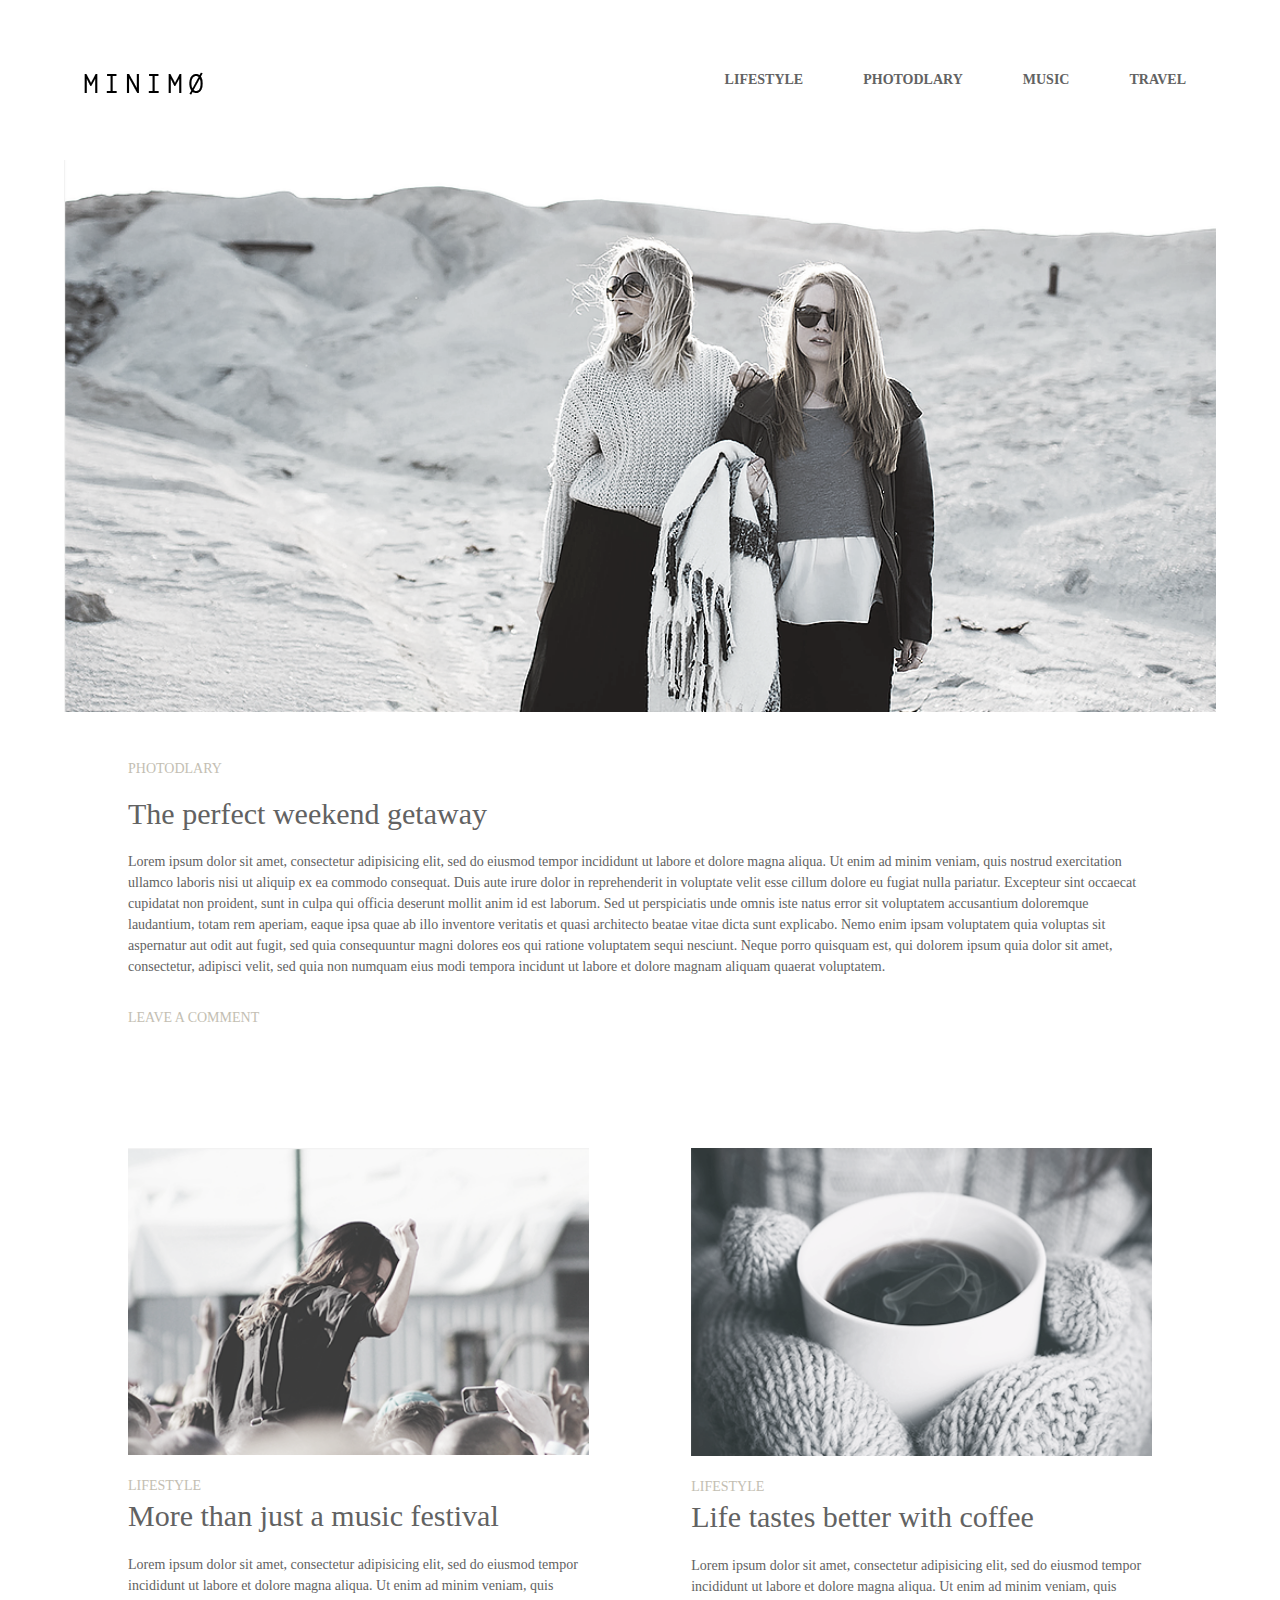
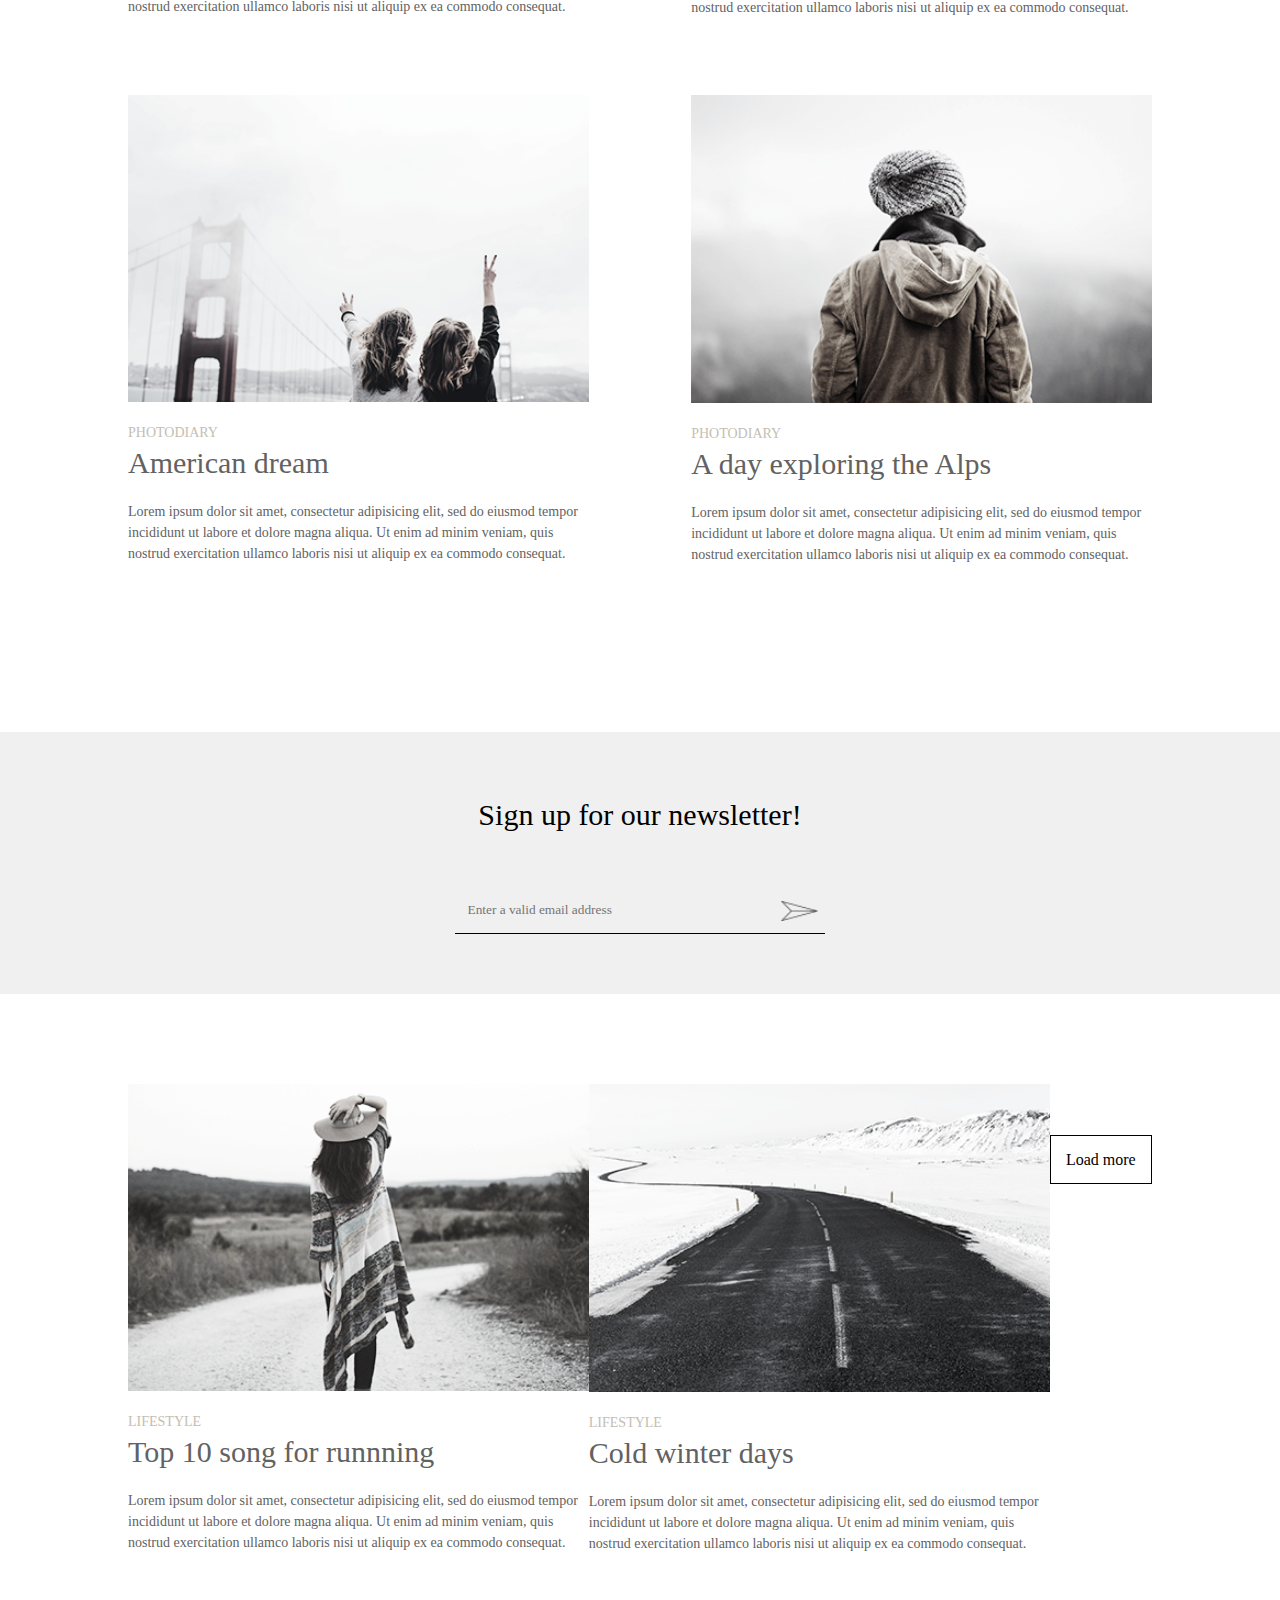
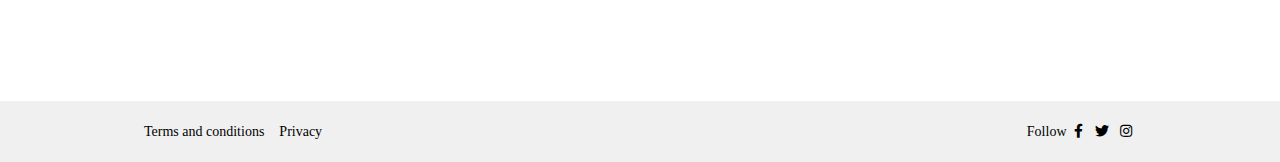
==== commit 69407983: "retina対応" ====
--- a/index.html
+++ b/index.html
@@ -36,11 +36,7 @@
                 </div>
             </div>
         </header>
-<<<<<<< Updated upstream
-        <div id="menu-sp" class="header-menu-sp mask-cir sp">
-=======
-        <div class="header-menu-sp sp">
->>>>>>> Stashed changes
+        <div id="menu-sp" class="header-menu-sp sp">
             <ul>
                 <li><a href="#">LIFESTYLE</a></li>
                 <li><a href="#">PHOTODLARY</a></li>
